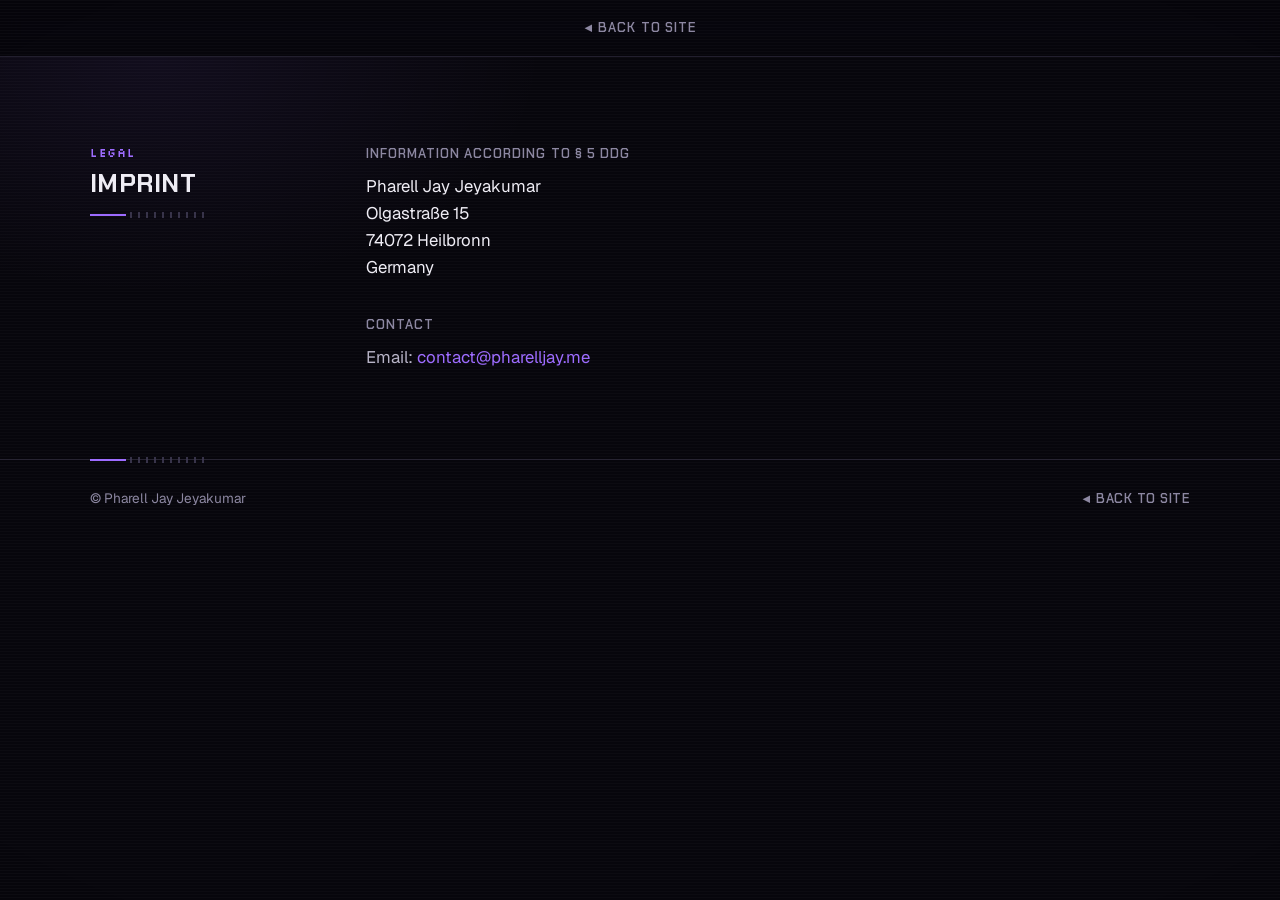
==== imprint.html @ 7f7dc797 "Added an imprint" ====
<!doctype html>
<html lang="en">
<head>
  <meta charset="utf-8">
  <meta name="viewport" content="width=device-width, initial-scale=1">
  <title>Imprint · Pharell Jay Jeyakumar</title>
  <meta name="description" content="Imprint (Impressum) of pharelljay.me.">
  <!-- Keeps this page (and the postal address on it) out of search results; it stays linked from every page -->
  <meta name="robots" content="noindex">
  <link rel="preconnect" href="https://fonts.googleapis.com">
  <link rel="preconnect" href="https://fonts.gstatic.com" crossorigin>
  <link href="https://fonts.googleapis.com/css2?family=Chakra+Petch:wght@500;600;700&family=Geist:wght@400;500;600&family=Geist+Mono:wght@400&family=Silkscreen&display=swap" rel="stylesheet">
  <link rel="stylesheet" href="styles.css?v=28">
</head>
<body>
  <header class="topbar">
    <div class="topbar-inner">
      <nav aria-label="Site">
        <a href="./"><span aria-hidden="true">◀</span> Back to site</a>
      </nav>
    </div>
  </header>

  <main>
    <section class="section">
      <div class="wrap section-inner">
        <div class="section-head"><p class="lvl">Legal</p><h1 class="section-title">Imprint</h1></div>
        <div class="legal">
          <h2>Information according to § 5 DDG</h2>
          <address>
            Pharell Jay Jeyakumar<br>
            Olgastraße 15<br>
            74072 Heilbronn<br>
            Germany
          </address>

          <h2>Contact</h2>
          <p>Email: <a href="mailto:contact@pharelljay.me">contact@pharelljay.me</a></p>
        </div>
      </div>
    </section>
  </main>

  <footer class="footer">
    <div class="wrap footer-inner">
      <p>© Pharell Jay Jeyakumar</p>
      <div class="footer-links">
        <a href="./"><span aria-hidden="true">◀</span> Back to site</a>
      </div>
    </div>
  </footer>
</body>
</html>
---- styles.css ----
/* =========================================================
   Game-HUD theme: angular display type, corner brackets,
   scanlines and pixel labels on top of a dark purple base.
   ========================================================= */
:root {
  --bg: #07060c;
  --surface: #100e18;
  --surface-hover: #161321;
  --line: #221f2e;
  --line-strong: #363248;
  --text: #efedf5;
  --text-2: #b8b4c7;
  --muted: #8c87a1;
  --accent: #9d6bff;          /* purple HUD color */
  --accent-rgb: 157 107 255;  /* same color, for transparent variants */
  --accent-hover: #b48cff;
  --accent-ink: #160b2e;
  --xp: #34d399;              /* green: progress / online */
  --xp-rgb: 52 211 153;
  --danger: #f43f5e;          /* red: discontinued / offline */
  --radius: 3px;
  --cut: 10px;                /* size of chamfered corners */
  --font: "Geist", -apple-system, BlinkMacSystemFont, "Segoe UI", Roboto, sans-serif;
  --display: "Chakra Petch", var(--font);
  --pixel: "Silkscreen", var(--display);
  --mono: "Geist Mono", ui-monospace, SFMono-Regular, Menlo, monospace;
  color-scheme: dark;
}

*, *::before, *::after { box-sizing: border-box; }
html { scroll-behavior: smooth; scroll-padding-top: 60px; }

body {
  margin: 0;
  background: var(--bg);
  color: var(--text);
  font: 16px/1.6 var(--font);
  -webkit-font-smoothing: antialiased;
}
/* CRT scanlines + vignette over the whole page */
body::after {
  content: ""; position: fixed; inset: 0; z-index: 100; pointer-events: none;
  background:
    repeating-linear-gradient(to bottom, rgb(255 255 255 / 0.025) 0 1px, transparent 1px 3px),
    radial-gradient(ellipse 120% 100% at 50% 50%, transparent 60%, rgb(0 0 0 / 0.45));
}
body.no-scroll { overflow: hidden; }

h1, h2, h3, p, dl, dd, ul { margin: 0; padding: 0; }
ul { list-style: none; }
a { color: inherit; text-decoration: none; }
::selection { background: rgb(var(--accent-rgb) / 0.4); color: var(--text); }
:focus-visible { outline: 2px solid var(--accent); outline-offset: 2px; border-radius: 2px; }

.wrap { max-width: 1180px; margin: 0 auto; padding: 0 40px; }

/* small pixel-font labels: "LVL 01 · QUESTS", "QUEST 02", ... */
.lvl, .quest-label {
  font: .75rem/1.4 var(--pixel); text-transform: uppercase; letter-spacing: .06em;
  color: var(--accent);
}

/* ---------- HUD frame: corner brackets around cards ---------- */
.card, .hud { position: relative; }
.card::before, .hud::before {
  --b: rgb(var(--accent-rgb) / 0.55); --l: 14px; --t: 2px;
  content: ""; position: absolute; inset: -1px; pointer-events: none; z-index: 1;
  background:
    linear-gradient(var(--b), var(--b)) top left / var(--l) var(--t),
    linear-gradient(var(--b), var(--b)) top left / var(--t) var(--l),
    linear-gradient(var(--b), var(--b)) top right / var(--l) var(--t),
    linear-gradient(var(--b), var(--b)) top right / var(--t) var(--l),
    linear-gradient(var(--b), var(--b)) bottom left / var(--l) var(--t),
    linear-gradient(var(--b), var(--b)) bottom left / var(--t) var(--l),
    linear-gradient(var(--b), var(--b)) bottom right / var(--l) var(--t),
    linear-gradient(var(--b), var(--b)) bottom right / var(--t) var(--l);
  background-repeat: no-repeat;
  transition: inset .2s ease, filter .2s;
}
.card:hover::before, .hud:hover::before {
  --b: var(--accent);
  inset: -5px;
  filter: drop-shadow(0 0 6px rgb(var(--accent-rgb) / 0.7));
}

/* ---------- top bar ---------- */
.topbar {
  position: sticky; top: 0; z-index: 10;
  background: rgb(7 6 12 / 0.78);
  backdrop-filter: saturate(140%) blur(12px);
  border-bottom: 1px solid var(--line);
}
/* Three columns: status badge (left), navigation (centered), social buttons (right) */
.topbar-inner {
  display: grid; grid-template-columns: 1fr auto 1fr; align-items: center; gap: 24px;
  height: 56px; max-width: 1480px; margin: 0 auto; padding: 0 28px;
}
.status-top { grid-column: 1; justify-self: start; }
.topbar nav { grid-column: 2; }
.topbar-socials { grid-column: 3; justify-self: end; display: flex; gap: 6px; }
.chip-sm { height: 32px; }
.chip-sm.chip-icon { width: 32px; }
.topbar nav {
  display: flex; gap: 2px; overflow-x: auto; scrollbar-width: none;
  font: 600 .8rem/1 var(--display); text-transform: uppercase; letter-spacing: .08em;
}
.topbar nav::-webkit-scrollbar { display: none; }
.topbar nav a {
  position: relative; padding: 8px 12px;
  color: var(--muted); white-space: nowrap;
  transition: color .15s;
}
/* active link: [ PROJECTS ] */
.topbar nav a::before, .topbar nav a::after {
  position: absolute; top: 50%; transform: translateY(-52%);
  color: var(--accent); opacity: 0; transition: opacity .15s, left .15s, right .15s;
}
.topbar nav a::before { content: "["; left: 0; }
.topbar nav a::after { content: "]"; right: 0; }
.topbar nav a:hover { color: var(--text); }
.topbar nav a.active { color: var(--text); }
.topbar nav a.active::before, .topbar nav a.active::after { opacity: 1; }
.topbar nav a.active::before { left: 2px; }
.topbar nav a.active::after { right: 2px; }

/* scroll progress */
.xp-bar { position: absolute; left: 0; right: 0; bottom: -1px; height: 2px; }
.xp-bar span {
  display: block; height: 100%;
  background: linear-gradient(to right, var(--accent), var(--xp));
  box-shadow: 0 0 8px rgb(var(--accent-rgb) / 0.8);
  transform: scaleX(0); transform-origin: left;
}

/* "open to ..." badge in the top bar */
.status-badge {
  display: inline-flex; align-items: center; gap: 9px;
  height: 32px; padding: 0 14px;
  border: 1px solid rgb(var(--xp-rgb) / 0.35);
  border-radius: var(--radius);
  background: rgb(var(--xp-rgb) / 0.06);
  font: 500 .8rem/1 var(--display); color: var(--text-2); white-space: nowrap;
  transition: color .15s, background-color .15s;
}
.status-badge:hover { color: var(--text); background: rgb(var(--xp-rgb) / 0.12); }
.dot {
  width: 8px; height: 8px; flex-shrink: 0; border-radius: 50%;
  background: var(--xp); box-shadow: 0 0 0 0 rgb(var(--xp-rgb) / 0.6);
  animation: pulse 2.4s ease-out infinite;
}
@keyframes pulse {
  0% { box-shadow: 0 0 0 0 rgb(var(--xp-rgb) / 0.6); }
  70%, 100% { box-shadow: 0 0 0 8px rgb(var(--xp-rgb) / 0); }
}

/* ---------- hero ---------- */
.hero {
  position: relative;
  border-bottom: 1px solid var(--line);
  overflow: hidden;
}
.hero::before, .hero::after { content: ""; position: absolute; pointer-events: none; }
/* perspective floor grid */
.hero::before {
  left: -50%; right: -50%; bottom: -2px; height: 70%;
  background-image:
    linear-gradient(to right, rgb(var(--accent-rgb) / 0.22) 1px, transparent 1px),
    linear-gradient(to bottom, rgb(var(--accent-rgb) / 0.22) 1px, transparent 1px);
  background-size: 64px 64px;
  transform: perspective(420px) rotateX(62deg);
  transform-origin: bottom;
  mask-image: linear-gradient(to top, #000 10%, transparent 85%);
}
.hero::after {
  inset: 0;
  background:
    radial-gradient(700px 360px at 12% 0%, rgb(var(--accent-rgb) / 0.20), transparent 70%),
    radial-gradient(600px 360px at 92% 30%, rgb(124 58 237 / 0.14), transparent 70%);
}
.hero-inner {
  position: relative; z-index: 1;
  display: grid; grid-template-columns: 1fr auto; gap: 64px; align-items: center;
  padding-top: 104px; padding-bottom: 128px;
}
.hero h1 {
  margin-top: 14px;
  font: 700 clamp(2.4rem, 5.6vw, 4.4rem)/1 var(--display);
  text-transform: uppercase; letter-spacing: -0.01em;
  text-shadow: 0 0 32px rgb(var(--accent-rgb) / 0.35);
}
/* blinking block cursor after the name */
.hero h1::after {
  content: ""; display: inline-block;
  width: .45em; height: .82em; margin-left: .12em; vertical-align: -0.04em;
  background: var(--accent); box-shadow: 0 0 14px rgb(var(--accent-rgb) / 0.8);
  animation: blink 1.1s steps(1) infinite;
}
@keyframes blink { 50% { opacity: 0; } }
.tagline { margin-top: 20px; font: 500 clamp(1.1rem, 2vw, 1.35rem)/1.4 var(--display); color: var(--text-2); }
.intro { margin-top: 22px; max-width: 540px; color: var(--muted); }

/* stat strip: REGION … │ LANG … */
.stats {
  display: flex; flex-wrap: wrap; gap: 8px 0; margin-top: 22px;
  border-top: 1px solid var(--line); border-bottom: 1px solid var(--line);
  padding: 10px 0;
}
.stats > div { display: flex; align-items: baseline; gap: 10px; }
.stats > div + div { padding-left: 18px; margin-left: 18px; border-left: 1px solid var(--line); }
.stats dt { font: .7rem/1 var(--pixel); text-transform: uppercase; color: var(--accent); }
.stats dd { font: .85rem/1.4 var(--mono); color: var(--text-2); }
.stats .stat-status { display: none; }
.stats .stat-status dd { color: var(--xp); }

.cta-row { display: flex; flex-wrap: wrap; align-items: center; gap: 14px; margin-top: 34px; }
.cta-row .chips { margin-top: 0; }
.btn-start { height: 40px; padding: 0 20px; font-size: .95rem; }

/* photo next to the name */
.hero-photo {
  margin: 0; width: 260px; padding: 8px;
  background: rgb(16 14 24 / 0.85);
  border: 1px solid var(--line);
}
.hero-photo::after {
  content: "P1"; position: absolute; top: 16px; left: 16px; z-index: 1;
  padding: 3px 6px; background: var(--accent); color: var(--accent-ink);
  font: .7rem/1 var(--pixel);
}
.hero-photo img { display: block; width: 100%; aspect-ratio: 4 / 5; }
.hero-photo img { object-fit: cover; object-position: center 35%; filter: saturate(.9) contrast(1.05); transition: filter .2s; }
.hero-photo:hover img { filter: none; }

/* "Achievement unlocked" toast */
.achievement {
  display: flex; align-items: center; gap: 14px;
  margin-top: 34px; max-width: 420px; padding: 12px 14px 12px 12px;
  background: rgb(16 14 24 / 0.95);
  border: 1px solid rgb(var(--xp-rgb) / 0.45);
  border-left: 3px solid var(--xp); border-radius: var(--radius);
  box-shadow: 0 10px 30px -10px rgb(var(--xp-rgb) / 0.45);
  opacity: 0; transform: translateY(16px);
  transition: opacity .35s ease, transform .35s cubic-bezier(.2, .9, .3, 1.3);
}
.achievement.show { opacity: 1; transform: none; }
.achievement-icon {
  display: grid; place-items: center; flex-shrink: 0;
  width: 40px; height: 40px;
  background: rgb(var(--xp-rgb) / 0.14); color: var(--xp);
}
.achievement-icon svg { width: 22px; height: 22px; }
.achievement-label { font: .7rem/1.4 var(--pixel); text-transform: uppercase; color: var(--xp); }
.achievement p + p { font-size: .9rem; line-height: 1.35; color: var(--text); }

/* ---------- chips & buttons ---------- */
.chips { display: flex; flex-wrap: wrap; gap: 8px; margin-top: 32px; }
.chip, .btn {
  display: inline-flex; align-items: center; gap: 7px;
  height: 36px; padding: 0 14px;
  border: 1px solid var(--line-strong); border-radius: var(--radius);
  background: var(--surface);
  color: var(--text); font: 600 .85rem/1 var(--display); letter-spacing: .02em;
  cursor: pointer;
  transition: border-color .15s, background-color .15s, color .15s, box-shadow .15s;
}
.chip:hover, .btn:hover {
  border-color: rgb(var(--accent-rgb) / 0.7); background: var(--surface-hover);
  box-shadow: 0 0 0 1px rgb(var(--accent-rgb) / 0.25), 0 0 16px -4px rgb(var(--accent-rgb) / 0.6);
}
.chip .icon { display: flex; color: var(--text-2); transition: color .15s; }
.chip:hover .icon { color: var(--text); }
.chip-icon { width: 36px; padding: 0; justify-content: center; }
.btn { text-transform: uppercase; letter-spacing: .06em; }
/* primary: filled and chamfered */
.btn-primary {
  border: 0; border-radius: 0;
  background: var(--accent); color: var(--accent-ink);
  clip-path: polygon(var(--cut) 0, 100% 0, 100% calc(100% - var(--cut)), calc(100% - var(--cut)) 100%, 0 100%, 0 var(--cut));
  text-transform: uppercase; letter-spacing: .06em;
}
.btn-primary:hover { background: var(--accent-hover); box-shadow: none; }

/* ---------- sections ---------- */
.section { position: relative; border-bottom: 1px solid var(--line); }
/* faint purple glow behind each section title (a weaker echo of the hero's glow) */
.section::before {
  content: ""; position: absolute; inset: 0; pointer-events: none;
  background: radial-gradient(560px 340px at 12% 0%, rgb(var(--accent-rgb) / 0.07), transparent 70%);
}
.section-inner { position: relative; z-index: 1; }
/* HUD divider: accent segment + tick marks on the line between sections, aligned with the content */
.section-inner::after {
  content: ""; position: absolute; left: 40px; bottom: -4px; width: 120px; height: 6px; pointer-events: none;
  background:
    linear-gradient(var(--accent), var(--accent)) left center / 36px 2px no-repeat,
    repeating-linear-gradient(to right, var(--line-strong) 0 2px, transparent 2px 8px) right center / 80px 6px no-repeat;
}
.section-inner {
  display: grid; grid-template-columns: 220px 1fr; gap: 56px;
  padding-top: 88px; padding-bottom: 88px;
}
.section-head { position: sticky; top: 92px; align-self: start; }
.section h2, .section-title {
  margin-top: 8px;
  font: 700 1.6rem/1.1 var(--display); text-transform: uppercase; letter-spacing: .01em;
}
/* tick-mark divider under the heading */
.section h2::after, .section-title::after {
  content: ""; display: block; width: 120px; height: 6px; margin-top: 14px;
  background:
    linear-gradient(var(--accent), var(--accent)) left center / 36px 2px no-repeat,
    repeating-linear-gradient(to right, var(--line-strong) 0 2px, transparent 2px 8px) right center / 80px 6px no-repeat;
}
.section-meta { margin-top: 12px; font: .8rem/1.5 var(--mono); color: var(--muted); }
.empty { color: var(--muted); }

/* heading "scan-in" when it enters the view (only when script.js enables it) */
.js-reveal .section-head { clip-path: inset(0 100% 0 0); }
.js-reveal .section-head.in { animation: scan-in .7s steps(14) forwards; }
.js-reveal .section-head.done { clip-path: none; }
@keyframes scan-in {
  0% { clip-path: inset(0 100% 0 0); }
  100% { clip-path: inset(0 -20px 0 0); }
}

.card {
  background: var(--surface);
  border: 1px solid var(--line);
  border-radius: var(--radius);
}

/* open sections (no card): a hairline with a short accent segment under a header (rule-head)
   or above a block (rule-top) */
.rule-head { position: relative; padding-bottom: 12px; border-bottom: 1px solid var(--line); }
.rule-top { position: relative; padding-top: 28px; border-top: 1px solid var(--line); }
.rule-head::after, .rule-top::before {
  content: ""; position: absolute; left: 0; width: 28px; height: 1px; background: var(--accent);
}
.rule-head::after { bottom: -1px; }
.rule-top::before { top: -1px; }

/* ---------- projects (quests) ---------- */
/* Open rows like the other sections: label + tech over a hairline, then title, text and buttons */
.project-grid { display: grid; gap: 56px; }
.project { position: relative; display: flex; flex-direction: column; }
.project-head { display: flex; flex-wrap: wrap; justify-content: space-between; align-items: center; gap: 8px 24px; margin-bottom: 18px; }
.project-label { display: flex; flex-wrap: wrap; align-items: center; gap: 12px; }
/* tech sits above the card-wide title link so the logos keep their hover */
.project-tech { position: relative; z-index: 2; display: flex; flex-wrap: wrap; gap: 4px 18px; }
.project-tech .stack-item { padding: 0; font-size: .85rem; }
.project h3 { font: 700 1.5rem/1.2 var(--display); text-transform: uppercase; letter-spacing: .01em; transition: color .15s; }
.project:hover h3 { color: var(--accent); }
/* The title link covers the whole row */
.project h3 a::after { content: ""; position: absolute; inset: 0; }
.project > p, .featured-main > p { margin-top: 12px; max-width: 720px; color: var(--text-2); font-size: .95rem; }

/* "Other projects": compact list without cards, one row per project */
.other-head { display: flex; align-items: baseline; gap: 14px; padding-bottom: 12px; }
.other-head h3 { font: 700 1rem/1.2 var(--display); text-transform: uppercase; letter-spacing: .06em; color: var(--text-2); }
.side-quests { border-top: 1px solid var(--line); }
.side-quest {
  position: relative;
  display: grid; grid-template-columns: 200px 1fr; gap: 6px 28px;
  padding: 18px 16px; border-bottom: 1px solid var(--line);
  transition: background-color .2s;
}
/* accent bar on the left edge while hovered */
.side-quest::before {
  content: ""; position: absolute; left: 0; top: -1px; bottom: -1px; width: 2px;
  background: var(--accent); transform: scaleY(0); transition: transform .2s;
}
.side-quest:hover { background: rgb(var(--accent-rgb) / 0.05); }
.side-quest:hover::before { transform: scaleY(1); }
.side-quest h3 { font: 700 1rem/1.4 var(--display); text-transform: uppercase; letter-spacing: .02em; transition: color .15s; }
.side-quest h3::after { content: "↗"; display: inline-block; margin-left: 8px; color: var(--muted); transition: color .15s, transform .15s; }
.side-quest h3 a::after { content: ""; position: absolute; inset: 0; } /* whole row is the link */
.side-quest:hover h3 { color: var(--accent); }
.side-quest:hover h3::after { color: var(--accent); transform: translate(2px, -2px); }
.side-quest p { color: var(--text-2); font-size: .9rem; }
.side-quest .tech-line { margin-top: 8px; }
.tech-line { font: .75rem/1.5 var(--mono); color: var(--muted); }

/* featured project ("main quest"): bigger row with a soft purple glow instead of a frame;
   the negative margin keeps its text aligned with the other rows while the glow spills past them */
.projects-body { display: flex; flex-direction: column; gap: 56px; min-width: 0; }
.project.featured {
  display: grid; grid-template-columns: 1fr auto; gap: 40px; align-items: center;
  margin: 0 -28px; padding: 28px;
  background: radial-gradient(closest-side, rgb(var(--accent-rgb) / 0.16), transparent); /* fades out before the edges */
}
.featured-main { display: flex; flex-direction: column; }
.project.featured h3 { font-size: 1.9rem; }
.featured-side { display: flex; flex-direction: column; align-items: flex-end; gap: 10px; text-align: right; }
.featured-value { font: 700 3rem/1 var(--display); color: var(--xp); text-shadow: 0 0 24px rgb(var(--xp-rgb) / 0.45); }
.featured-label { font: .7rem/1.5 var(--pixel); text-transform: uppercase; color: var(--muted); }
.featured-status {
  display: inline-flex; align-items: center; gap: 8px; padding: 5px 10px;
  font: .68rem/1.2 var(--pixel); text-transform: uppercase;
  color: var(--xp); background: rgb(var(--xp-rgb) / 0.12);
}
/* archived: neutral grey (not alarming red), and the dot stops pulsing */
.featured-status.off { color: var(--text-2); background: rgb(255 255 255 / 0.06); }
.featured-status.off .dot { background: var(--muted); animation: none; }
/* Buttons sit above the card-wide title link so they stay clickable on their own */
.project-actions { position: relative; z-index: 2; display: flex; flex-wrap: wrap; gap: 8px; margin-top: 22px; }

/* GitHub activity ("activity log") under the projects: stat row + contribution graph */
.gh-head { display: flex; flex-wrap: wrap; justify-content: space-between; align-items: baseline; gap: 8px 16px; }
.gh-link { font: .8rem/1.4 var(--mono); color: var(--muted); transition: color .15s; }
.gh-link:hover { color: var(--accent); }
.gh-stats { display: grid; grid-template-columns: repeat(4, 1fr); gap: 16px 24px; margin-top: 22px; }
.gh-stat dt { font: .66rem/1.4 var(--pixel); text-transform: uppercase; color: var(--muted); }
.gh-stat dd { margin-top: 6px; font: 700 1.6rem/1 var(--display); color: var(--text); }
.gh-stat-main dd { color: var(--xp); text-shadow: 0 0 18px rgb(var(--xp-rgb) / 0.45); }
.gh-graph {
  margin-top: 22px; overflow-x: auto;
  scrollbar-width: thin; scrollbar-color: var(--accent) var(--line);
}
.gh-graph:empty { min-height: 110px; background: repeating-linear-gradient(90deg, var(--line) 0 11px, transparent 11px 14px); opacity: .35; }
.gh-graph svg { display: block; width: 100%; min-width: 640px; height: auto; }
.gh-month { font: 9px var(--pixel); text-transform: uppercase; fill: var(--muted); }
/* intensity levels: empty slot → full purple */
.gh-day { fill: var(--line); transition: stroke .1s; }
.gh-card .lv1 { fill: rgb(var(--accent-rgb) / 0.3); background: rgb(var(--accent-rgb) / 0.3); }
.gh-card .lv2 { fill: rgb(var(--accent-rgb) / 0.55); background: rgb(var(--accent-rgb) / 0.55); }
.gh-card .lv3 { fill: rgb(var(--accent-rgb) / 0.8); background: rgb(var(--accent-rgb) / 0.8); }
.gh-card .lv4 { fill: var(--accent-hover); background: var(--accent-hover); }
.gh-day:hover { stroke: var(--text); stroke-width: 1.5; }
.gh-foot { display: flex; flex-wrap: wrap; justify-content: space-between; align-items: center; gap: 10px 20px; margin-top: 14px; }
.gh-readout { font: .8rem/1.5 var(--mono); color: var(--text-2); }
.gh-readout::before { content: "> "; color: var(--accent); }
.gh-legend { display: flex; align-items: center; gap: 4px; font: .62rem/1 var(--pixel); text-transform: uppercase; color: var(--muted); }
.gh-legend span { width: 11px; height: 11px; background: var(--line); }

/* ---------- papers (lore) ---------- */
.stack-list { display: grid; gap: 16px; }
.paper.clickable { cursor: pointer; }
.paper.clickable:hover h3 { color: var(--accent); }
.paper-top { display: flex; justify-content: space-between; align-items: baseline; gap: 8px 24px; flex-wrap: wrap; }
.paper-meta { font: .8rem/1.5 var(--mono); color: var(--muted); }
.paper h3 { margin-top: 18px; font: 700 1.5rem/1.25 var(--display); transition: color .15s; }
/* score: pixel label next to the value, no box */
.grade { display: flex; align-items: baseline; gap: 10px; }
.grade-label { font: .68rem/1.4 var(--pixel); text-transform: uppercase; color: var(--muted); }
.grade-value { font: 700 1.15rem/1.2 var(--display); color: var(--accent); white-space: nowrap; text-shadow: 0 0 18px rgb(var(--accent-rgb) / 0.45); }
.abstract { margin-top: 18px; color: var(--text-2); max-width: 720px; }
.paper-actions { display: flex; flex-wrap: wrap; gap: 8px; margin-top: 26px; }

/* ---------- about (player bio) ---------- */
.about-text > p { max-width: 720px; color: var(--text-2); font-size: 1.15rem; line-height: 1.7; }
.about-text > p + p { margin-top: 1em; }
.about-text .about-lead {
  color: var(--text); font: 700 clamp(1.5rem, 2.6vw, 2rem)/1.25 var(--display);
}
.about-lead .hl {
  color: var(--accent);
  background: repeating-linear-gradient(to right, var(--accent) 0 6px, transparent 6px 10px) left bottom / 100% 3px no-repeat;
  padding-bottom: 4px;
}

.about-cards { display: grid; grid-template-columns: repeat(3, 1fr); gap: 44px 36px; margin-top: 48px; }
/* open columns like the Stack: icon + title over a hairline, text below */
.about-head { display: flex; align-items: center; gap: 14px; margin-bottom: 14px; }
.about-card h3 { font: 700 1rem/1.3 var(--display); text-transform: uppercase; letter-spacing: .04em; transition: color .15s; }
.about-card:hover h3 { color: var(--accent); }
.about-card > p { color: var(--text-2); font-size: .95rem; line-height: 1.6; }
/* diamond icon socket */
.about-icon {
  display: grid; place-items: center; flex-shrink: 0;
  width: 30px; height: 30px; margin: 6px;
  transform: rotate(45deg);
  border: 1px solid rgb(var(--accent-rgb) / 0.55);
  background: rgb(var(--accent-rgb) / 0.12); color: var(--accent);
}
.about-icon svg { width: 15px; height: 15px; transform: rotate(-45deg); }
/* wide "side quest" item spans the row */
.about-card.wide { grid-column: 1 / -1; }
.about-card.wide h3 { margin-top: 4px; font-size: 1.2rem; }
.about-card.wide > p { max-width: 680px; }
.about-link {
  display: inline-block; margin-top: 14px;
  font: 600 .9rem/1.4 var(--display); text-transform: uppercase; letter-spacing: .04em; color: var(--accent);
  transition: color .15s;
}
.about-link:hover { color: var(--accent-hover); }

/* ---------- stack (loadout) ---------- */
/* open columns instead of a panel: group label with an underline, then a plain logo + name list */
.loadout { display: grid; grid-template-columns: repeat(auto-fill, minmax(220px, 1fr)); gap: 44px 40px; }
.stack-label { display: flex; align-items: center; gap: 10px; margin-bottom: 10px; } /* + .rule-head underline */
.stack-group-icon { display: grid; place-items: center; color: var(--accent); }
.stack-group-icon svg { width: 16px; height: 16px; }
.stack-label h3 { font: 700 .85rem/1.2 var(--display); text-transform: uppercase; letter-spacing: .08em; }
.stack-count { margin-left: auto; font: .68rem/1 var(--pixel); color: var(--muted); }
.stack-item {
  display: flex; align-items: center; gap: 12px; padding: 6px 0;
  color: var(--text-2); font-size: .95rem; line-height: 1.3;
  transition: color .2s, transform .2s;
}
.stack-logo { flex: none; display: flex; justify-content: center; align-items: center; gap: 2px; width: 22px; font-size: 1.1rem; line-height: 1; color: var(--muted); }
.stack-logo i, .stack-logo .logo, .stack-logo svg { transition: color .2s; }
.stack-logo i:not(:only-of-type) { font-size: .8rem; } /* two logos in one slot (HTML & CSS) */
.stack-logo svg { width: 17px; height: 17px; }
.stack-logo.none::before { content: ""; width: 5px; height: 5px; background: var(--line-strong); }
/* hovered: slides right a little and the logo lights up in its brand color */
.stack-item:hover { color: var(--text); transform: translateX(4px); }
.stack-item:hover .stack-logo { color: var(--accent); }
.stack-item:hover .stack-logo i, .stack-item:hover .stack-logo .logo { color: var(--brand); }

/* ---------- education (skill tree) ---------- */
/* timeline: diamond nodes on a vertical line, a panel per entry */
#education-list { gap: 40px; }
.edu { position: relative; display: grid; grid-template-columns: 44px 1fr; gap: 20px; }
/* line from this node down to the next one */
.edu:not(:last-child)::before {
  content: ""; position: absolute; left: 21px; top: 44px; bottom: -40px; width: 2px;
  background: repeating-linear-gradient(to bottom, var(--line-strong) 0 6px, transparent 6px 10px);
}
.edu-node {
  position: relative; z-index: 1;
  display: grid; place-items: center;
  width: 32px; height: 32px; margin: 6px;
  transform: rotate(45deg);
  border: 1px solid var(--line-strong); background: var(--surface); color: var(--muted);
}
.edu-node svg { width: 17px; height: 17px; transform: rotate(-45deg); }
.edu.current .edu-node {
  border-color: var(--accent); color: var(--accent);
  background: rgb(var(--accent-rgb) / 0.15);
  box-shadow: 0 0 16px -2px rgb(var(--accent-rgb) / 0.7);
}
.edu-body { padding: 8px 0 0; }
.edu-top { display: flex; flex-wrap: wrap; align-items: center; gap: 10px; margin-bottom: 10px; }
.edu-date { font: .8rem/1.5 var(--mono); color: var(--muted); }
.edu.current .edu-date { color: var(--accent); }
.edu-badge {
  padding: 4px 8px;
  font: .68rem/1.2 var(--pixel); text-transform: uppercase;
  color: var(--accent); background: rgb(var(--accent-rgb) / 0.15);
}
.edu-badge.done { color: var(--xp); background: rgb(var(--xp-rgb) / 0.12); }
.edu h3 { font: 700 1.3rem/1.2 var(--display); text-transform: uppercase; letter-spacing: .01em; transition: color .15s; }
.edu:hover h3 { color: var(--accent); }
.edu-place { margin-top: 4px; color: var(--text-2); font-size: .95rem; }
.edu-text { margin-top: 12px; color: var(--muted); font-size: .95rem; max-width: 640px; }
.edu-body .tech-line { margin-top: 14px; }
/* short animated "in progress" bar under the place */
.edu-progress {
  width: 120px; height: 3px; margin-top: 12px;
  background: repeating-linear-gradient(-45deg, var(--accent) 0 8px, rgb(var(--accent-rgb) / 0.25) 8px 16px);
  background-size: 22.6px 100%;
  animation: stripes 1s linear infinite;
}
@keyframes stripes { to { background-position: 22.6px 0; } }

/* ---------- contact (multiplayer) ---------- */
/* "final level": status, headline and links, open like the other sections */

.contact-status { margin-top: 14px; }
.contact-text { margin-top: 18px; font: 700 clamp(1.6rem, 3vw, 2.3rem)/1.2 var(--display); max-width: 640px; }
.contact .chips { margin-top: 32px; }
/* the email address is the main call to action */
.contact .chip[data-profile="email"] {
  height: 44px; padding: 0 20px; border: 0; border-radius: 0;
  background: var(--accent); color: var(--accent-ink);
  clip-path: polygon(var(--cut) 0, 100% 0, 100% calc(100% - var(--cut)), calc(100% - var(--cut)) 100%, 0 100%, 0 var(--cut));
}
.contact .chip[data-profile="email"] .icon { color: var(--accent-ink); }
.contact .chip[data-profile="email"]:hover { background: var(--accent-hover); box-shadow: none; }
.contact .chip:not([data-profile="email"]) { height: 44px; }
.contact .chip-icon { width: 44px; }

/* ---------- footer ---------- */
.footer { color: var(--muted); font-size: .85rem; }
.footer-inner { display: flex; justify-content: space-between; align-items: center; gap: 16px; padding-top: 28px; padding-bottom: 40px; }
.footer .saved { margin-right: 10px; font: .7rem/1 var(--pixel); text-transform: uppercase; color: var(--xp); }
.footer a { font: 600 .8rem/1 var(--display); text-transform: uppercase; letter-spacing: .06em; transition: color .15s; }
.footer a:hover { color: var(--accent); }
.footer-hud { display: flex; align-items: center; gap: 18px; }
.footer-links { display: flex; gap: 20px; }

/* ---------- imprint page ---------- */
.section-title { margin: 8px 0 0; }
.legal { max-width: 720px; color: var(--text-2); font-size: 1.05rem; }
.section .legal h2 {
  margin: 36px 0 10px;
  font: 600 .8rem/1.4 var(--display); text-transform: uppercase; letter-spacing: .08em; color: var(--muted);
}
.section .legal h2:first-child { margin-top: 0; }
.section .legal h2::after { display: none; }
.legal address { font-style: normal; color: var(--text); }
.legal a { color: var(--accent); }
.legal a:hover { color: var(--accent-hover); }
.level-hint { font: .68rem/1 var(--pixel); text-transform: uppercase; color: var(--muted); }
/* achievements list: opens upwards from the footer */
.trophies { position: relative; }
.trophies summary {
  list-style: none; cursor: pointer;
  padding: 8px 10px; border: 1px solid var(--line-strong); background: var(--bg);
  font: .68rem/1 var(--pixel); text-transform: uppercase; color: var(--accent);
  transition: border-color .15s, color .15s;
}
.trophies summary::-webkit-details-marker { display: none; }
.trophies summary::before { content: "★ "; }
.trophies summary:hover, .trophies[open] summary { border-color: rgb(var(--accent-rgb) / 0.7); color: var(--text); }
.trophies ul {
  position: absolute; right: 0; bottom: calc(100% + 8px); z-index: 6;
  display: grid; gap: 9px; min-width: 230px; padding: 14px 16px;
  background: #0d0b14; border: 1px solid var(--line-strong); border-top: 2px solid var(--accent);
  box-shadow: 0 10px 30px -10px rgb(0 0 0 / 0.8);
}
/* invisible bridge over the gap, so moving the mouse up to the list keeps it open */
.trophies ul::after { content: ""; position: absolute; left: 0; right: 0; top: 100%; height: 10px; }
.trophies li { display: flex; align-items: center; gap: 10px; font: 600 .8rem/1.2 var(--display); text-transform: uppercase; letter-spacing: .04em; color: var(--muted); }
.trophies li.got { color: var(--text); }
.trophy-mark { width: 14px; text-align: center; font-family: var(--pixel); color: var(--line-strong); }
.trophies li.got .trophy-mark { color: var(--xp); }

/* unlocked achievements pop up in the bottom right (same look as the hero toast) */
.achievement.toast { position: fixed; right: 24px; bottom: 24px; z-index: 30; margin: 0; max-width: 380px; }

/* no JavaScript: short notice instead of the empty page */
.noscript { padding-top: 80px; padding-bottom: 80px; color: var(--text-2); }
.noscript p + p { margin-top: 12px; max-width: 560px; }
.noscript a { color: var(--accent); }

/* ---------- PDF dialog ---------- */
.pdf-dialog {
  width: min(1000px, 94vw); height: 92vh; max-width: none; max-height: none;
  padding: 0; border: 1px solid var(--line-strong); border-radius: var(--radius);
  background: var(--surface); color: var(--text); overflow: hidden;
}
.pdf-dialog[open] { display: flex; flex-direction: column; }
.pdf-dialog::backdrop { background: rgb(0 0 0 / 0.7); backdrop-filter: blur(4px); }
.pdf-header {
  display: flex; justify-content: space-between; align-items: center; gap: 16px;
  padding: 10px 12px 10px 18px; border-bottom: 1px solid var(--line);
}
.pdf-header p { font: 600 .95rem/1.3 var(--display); overflow: hidden; text-overflow: ellipsis; white-space: nowrap; }
.pdf-actions { display: flex; gap: 8px; flex-shrink: 0; }
.pdf-dialog iframe { flex: 1; width: 100%; border: 0; background: var(--bg); }

/* ---------- cube companion ---------- */
/* invisible spots that reserve room: right of the name in the hero, under each section title */
.voxel-slot { position: relative; z-index: 5; width: 100%; max-width: 220px; aspect-ratio: 20 / 14; margin-top: 28px; }
.hero .voxel-slot { width: 260px; max-width: none; margin-top: 0; }
/* the figure itself: moved into the current slot by script.js (scaled to the slot's width) */
.voxel {
  position: absolute; top: 0; left: 0;
  transform-origin: 0 0;
  opacity: 0; transition: opacity .2s;
}
.voxel.ready { opacity: 1; }
/* switching sections: breaks apart while fading out, then snaps together as the next shape while fading in */
.voxel.ready { transition-duration: .45s; }
.voxel.fading { opacity: 0; transition: opacity .25s ease-out; }
.vox {
  position: absolute; top: 0; left: 0;
  width: 11px; height: 11px;
  background: var(--c, var(--accent));
  box-shadow: inset 2px 2px 0 rgb(255 255 255 / 0.28), inset -2px -2px 0 rgb(0 0 0 / 0.35);
  transform:
    translate(var(--x, 0px), var(--y, 0px))
    translate(var(--jx, 0px), var(--jy, 0px))
    rotate(var(--jr, 0deg)) scale(var(--s, 1)) scale(var(--js, 1));
  transition: transform .6s cubic-bezier(.2, .9, .3, 1.2) var(--d, 0ms);
}
/* hover: every cube shifts a bit (away from the middle) and settles back on mouse leave */
.voxel.shift .vox { --jx: var(--rx); --jy: var(--ry); --jr: var(--rr); transition-duration: .35s; transition-delay: 0s; }
.voxel.scatter .vox {
  --jx: var(--ex); --jy: var(--ey); --jr: var(--er); --js: .35;
  transition: transform .3s cubic-bezier(.5, 0, .9, .6);
}
.voxel.instant .vox { transition: none; }
/* Konami code easter egg: colors cycle through the rainbow */
.voxel.rainbow { animation: rainbow 1.2s linear infinite; }
@keyframes rainbow { to { filter: hue-rotate(360deg); } }

/* ---------- medium screens ---------- */
/* Below this width the social buttons would push the navigation off-center */
@media (max-width: 1100px) {
  .topbar-inner { display: flex; justify-content: space-between; }
  .topbar-socials { display: none; }
}

@media (max-width: 1000px) {
  .hero-inner { grid-template-columns: 1fr; gap: 40px; padding-top: 80px; padding-bottom: 72px; }
  .hero-photo { width: 200px; }
  .hero .voxel-slot { width: 200px; }
  .section-head .voxel-slot { display: none; }
  .status-top { display: none; }
  .stats .stat-status { display: flex; }
  .section-inner { grid-template-columns: 1fr; gap: 28px; padding-top: 72px; padding-bottom: 72px; }
  .section-head { position: static; }
}

/* ---------- small screens ---------- */
@media (max-width: 720px) {
  .wrap { padding: 0 16px; }
  .topbar-inner { gap: 16px; padding: 0 16px; }
  .topbar nav { margin: 0 -8px; mask-image: linear-gradient(to right, #000 85%, transparent); padding-right: 24px; }
  .hero-inner { padding-top: 56px; padding-bottom: 56px; }
  .stats { flex-direction: column; }
  .stats > div + div { border-left: 0; margin-left: 0; padding-left: 0; }
  .section-inner { padding-top: 56px; padding-bottom: 56px; gap: 20px; }
  .project-grid { grid-template-columns: 1fr; }
  .side-quest { grid-template-columns: 1fr; padding: 16px 12px; }
  .gh-stats { grid-template-columns: repeat(2, 1fr); }
  .gh-stat dd { font-size: 1.35rem; }
  .contact-status { height: auto; padding: 8px 12px; white-space: normal; line-height: 1.3; }
  .section-inner::after { left: 16px; }
  .project.featured { grid-template-columns: 1fr; gap: 24px; margin: 0 -16px; padding: 22px 16px; }
  .featured-side { align-items: flex-start; text-align: left; }
  .project-grid, .projects-body { gap: 44px; }
  .loadout { grid-template-columns: repeat(2, minmax(0, 1fr)); gap: 32px 20px; }
  .edu { grid-template-columns: 36px 1fr; gap: 12px; }
  .edu-node { width: 26px; height: 26px; margin: 5px; }
  .edu-node svg { width: 14px; height: 14px; }
  .edu:not(:last-child)::before { left: 17px; top: 36px; }
  .about-text > p { font-size: 1.05rem; }
  .about-cards { grid-template-columns: 1fr; }
  .footer-inner { flex-direction: column; align-items: flex-start; }
  .trophies ul { right: auto; left: 0; }
  .achievement.toast { left: 16px; right: 16px; bottom: 16px; max-width: none; }
}

/* touch screens: no keyboard shortcuts and swiping instead of arrow buttons */
@media (hover: none) {
  .level-hint { display: none; }
}

@media (prefers-reduced-motion: reduce) {
  html { scroll-behavior: auto; }
  * { transition: none !important; animation: none !important; }
  .voxel.shift .vox { --jx: 0px; --jy: 0px; --jr: 0deg; }
}
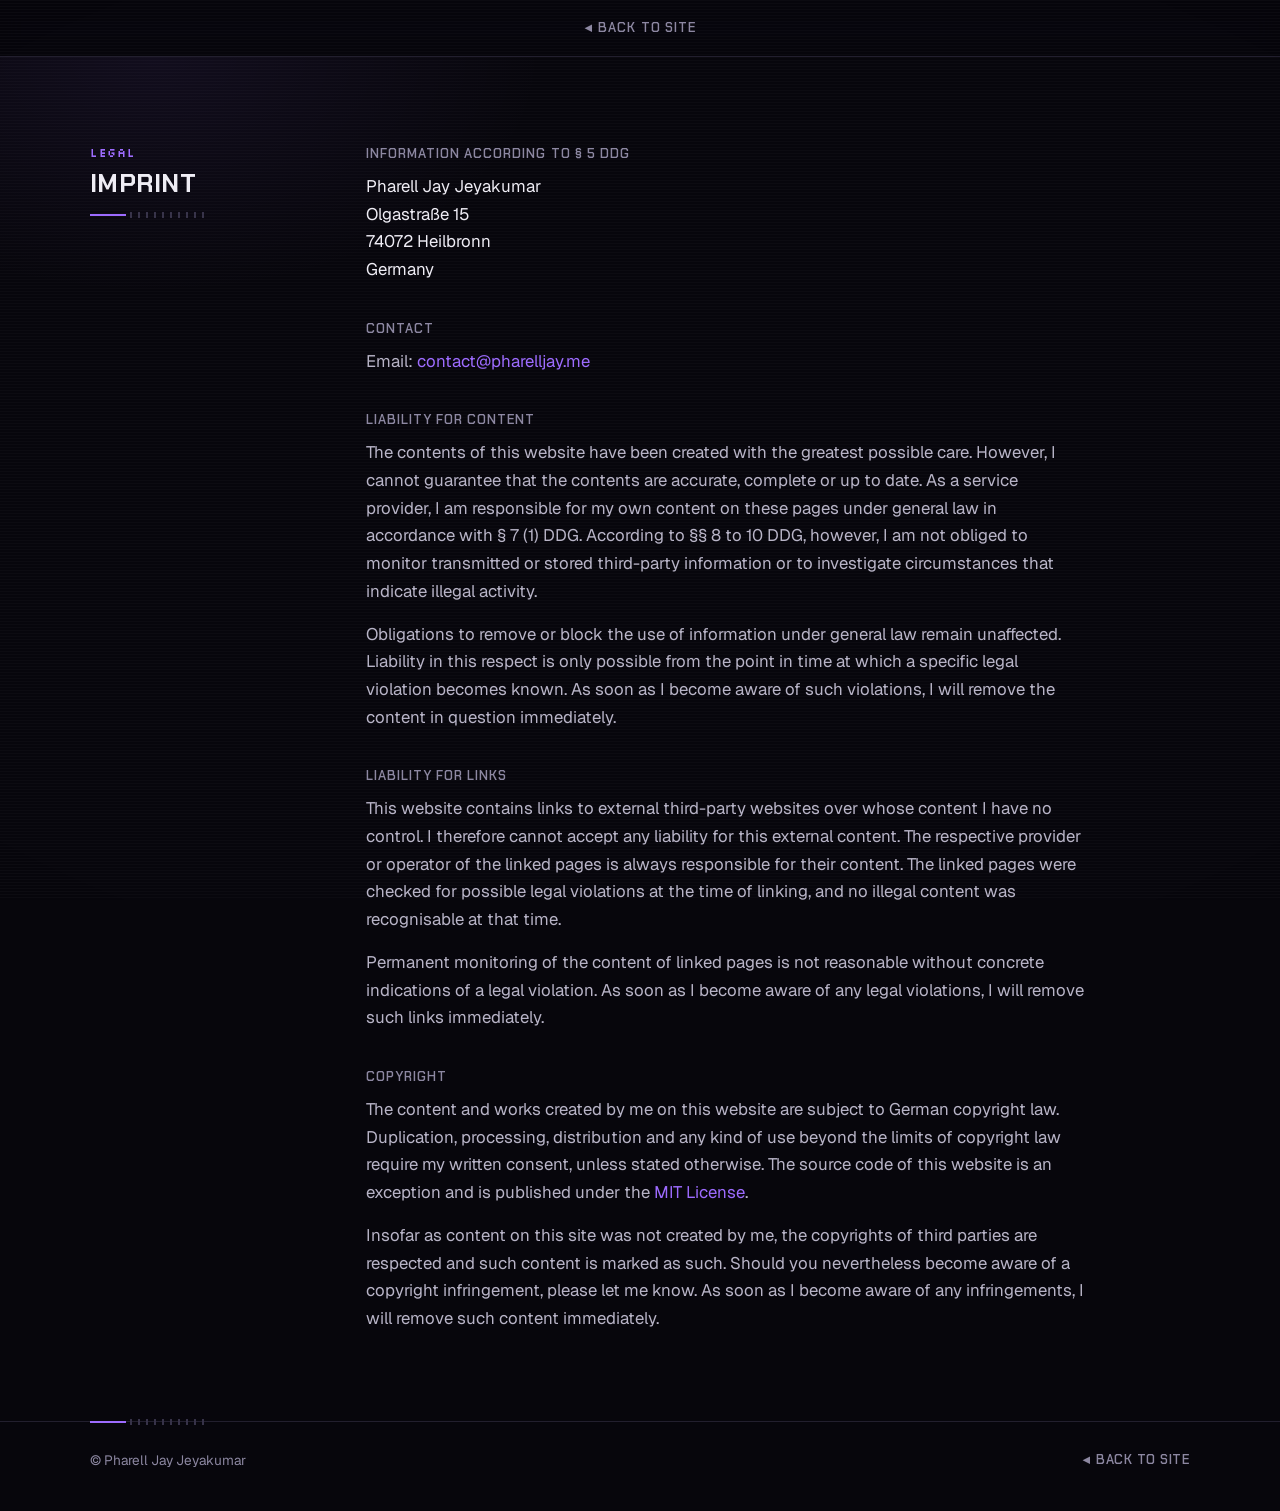
==== commit 42f6c19a: "Imprint updated" ====
--- a/imprint.html
+++ b/imprint.html
@@ -10,7 +10,7 @@
   <link rel="preconnect" href="https://fonts.googleapis.com">
   <link rel="preconnect" href="https://fonts.gstatic.com" crossorigin>
   <link href="https://fonts.googleapis.com/css2?family=Chakra+Petch:wght@500;600;700&family=Geist:wght@400;500;600&family=Geist+Mono:wght@400&family=Silkscreen&display=swap" rel="stylesheet">
-  <link rel="stylesheet" href="styles.css?v=28">
+  <link rel="stylesheet" href="styles.css?v=29">
 </head>
 <body>
   <header class="topbar">
@@ -36,6 +36,18 @@
 
           <h2>Contact</h2>
           <p>Email: <a href="mailto:contact@pharelljay.me">contact@pharelljay.me</a></p>
+
+          <h2>Liability for content</h2>
+          <p>The contents of this website have been created with the greatest possible care. However, I cannot guarantee that the contents are accurate, complete or up to date. As a service provider, I am responsible for my own content on these pages under general law in accordance with § 7 (1) DDG. According to §§ 8 to 10 DDG, however, I am not obliged to monitor transmitted or stored third-party information or to investigate circumstances that indicate illegal activity.</p>
+          <p>Obligations to remove or block the use of information under general law remain unaffected. Liability in this respect is only possible from the point in time at which a specific legal violation becomes known. As soon as I become aware of such violations, I will remove the content in question immediately.</p>
+
+          <h2>Liability for links</h2>
+          <p>This website contains links to external third-party websites over whose content I have no control. I therefore cannot accept any liability for this external content. The respective provider or operator of the linked pages is always responsible for their content. The linked pages were checked for possible legal violations at the time of linking, and no illegal content was recognisable at that time.</p>
+          <p>Permanent monitoring of the content of linked pages is not reasonable without concrete indications of a legal violation. As soon as I become aware of any legal violations, I will remove such links immediately.</p>
+
+          <h2>Copyright</h2>
+          <p>The content and works created by me on this website are subject to German copyright law. Duplication, processing, distribution and any kind of use beyond the limits of copyright law require my written consent, unless stated otherwise. The source code of this website is an exception and is published under the <a href="https://github.com/PharellJay/MyWebsite/blob/main/LICENSE">MIT License</a>.</p>
+          <p>Insofar as content on this site was not created by me, the copyrights of third parties are respected and such content is marked as such. Should you nevertheless become aware of a copyright infringement, please let me know. As soon as I become aware of any infringements, I will remove such content immediately.</p>
         </div>
       </div>
     </section>
--- a/styles.css
+++ b/styles.css
@@ -581,7 +581,8 @@
 
 /* ---------- imprint page ---------- */
 .section-title { margin: 8px 0 0; }
-.legal { max-width: 720px; color: var(--text-2); font-size: 1.05rem; }
+.legal { max-width: 720px; color: var(--text-2); font-size: 1.05rem; line-height: 1.65; }
+.legal p + p { margin-top: .9em; }
 .section .legal h2 {
   margin: 36px 0 10px;
   font: 600 .8rem/1.4 var(--display); text-transform: uppercase; letter-spacing: .08em; color: var(--muted);
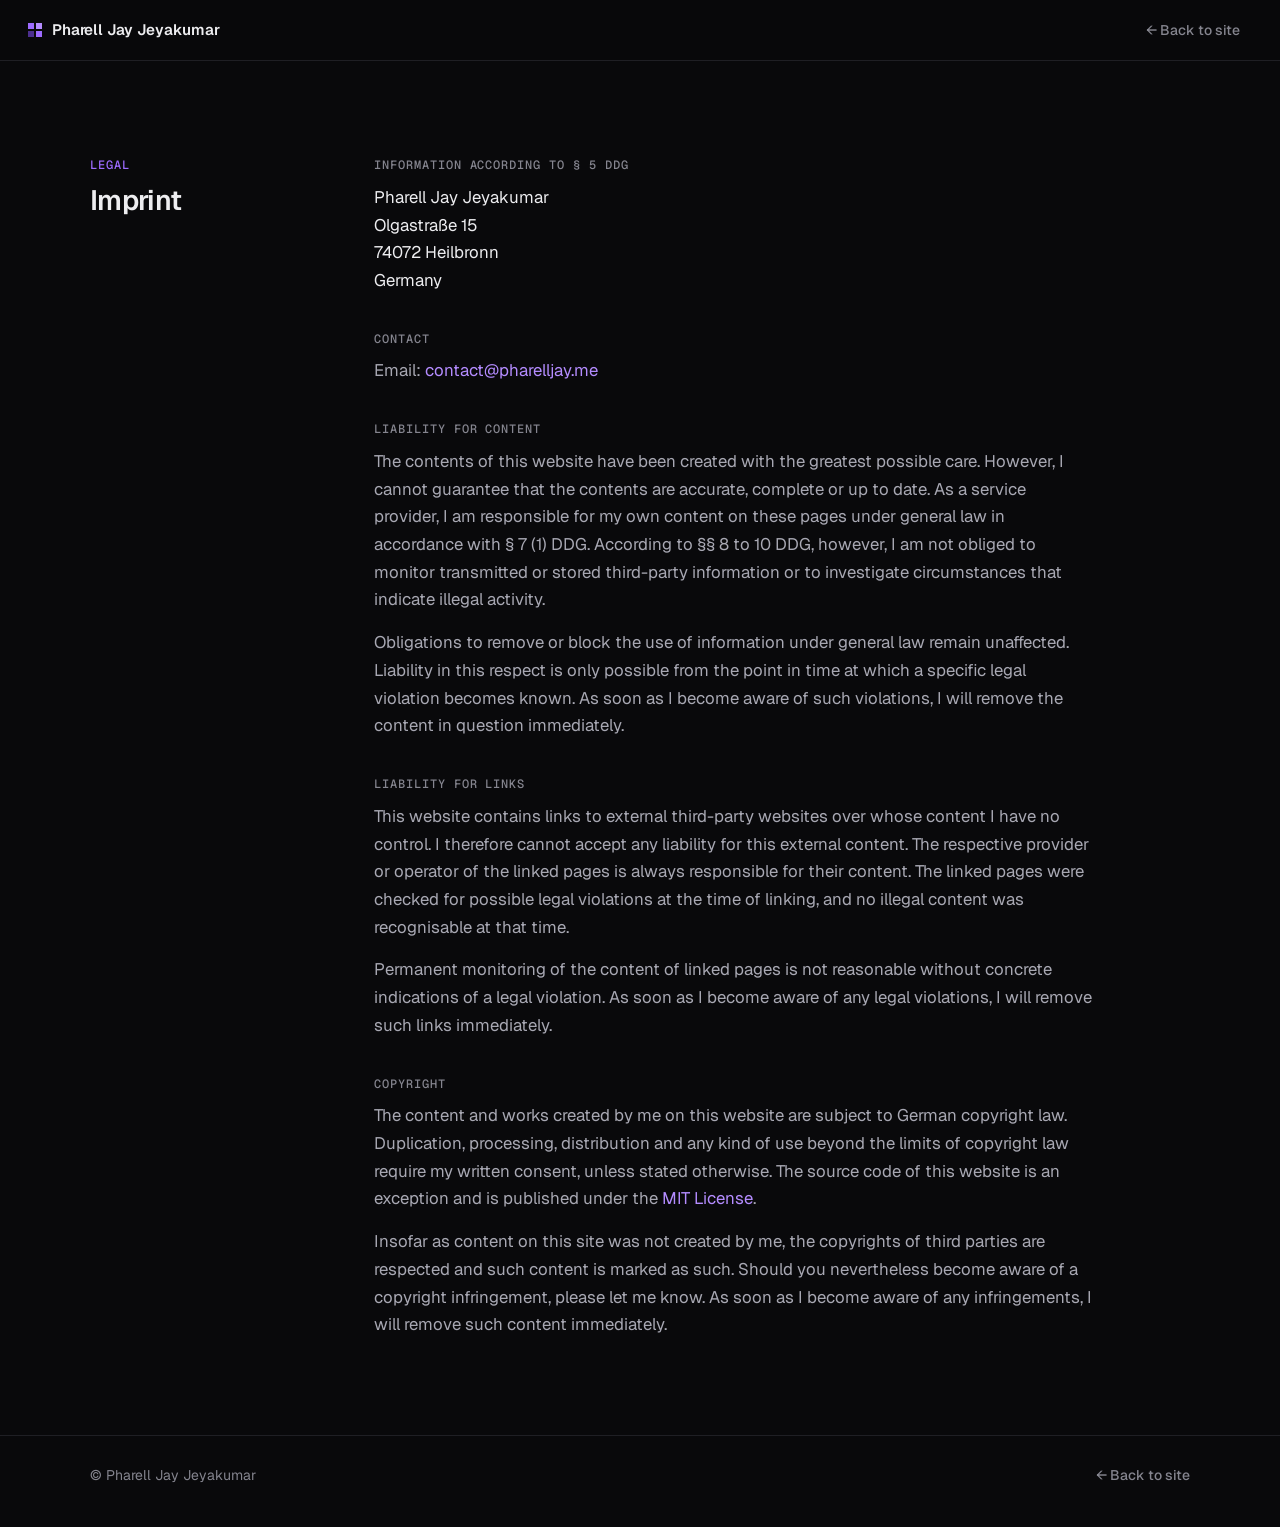
==== commit 8569ba32: "Reworked and improved the websites design and mobile support" ====
--- a/imprint.html
+++ b/imprint.html
@@ -9,15 +9,16 @@
   <meta name="robots" content="noindex">
   <link rel="preconnect" href="https://fonts.googleapis.com">
   <link rel="preconnect" href="https://fonts.gstatic.com" crossorigin>
-  <link href="https://fonts.googleapis.com/css2?family=Chakra+Petch:wght@500;600;700&family=Geist:wght@400;500;600&family=Geist+Mono:wght@400&family=Silkscreen&display=swap" rel="stylesheet">
-  <link rel="stylesheet" href="styles.css?v=29">
+  <link href="https://fonts.googleapis.com/css2?family=Geist:wght@400;500;600&family=Geist+Mono:wght@400;500&display=swap" rel="stylesheet">
+  <link rel="stylesheet" href="styles.css?v=33">
 </head>
 <body>
   <header class="topbar">
     <div class="topbar-inner">
-      <nav aria-label="Site">
-        <a href="./"><span aria-hidden="true">◀</span> Back to site</a>
-      </nav>
+      <a href="./" class="brand"><span class="brand-mark" aria-hidden="true"></span><span class="brand-name">Pharell Jay Jeyakumar</span></a>
+      <div class="topbar-end">
+        <a href="./"><span aria-hidden="true">←</span> Back to site</a>
+      </div>
     </div>
   </header>
 
@@ -57,7 +58,7 @@
     <div class="wrap footer-inner">
       <p>© Pharell Jay Jeyakumar</p>
       <div class="footer-links">
-        <a href="./"><span aria-hidden="true">◀</span> Back to site</a>
+        <a href="./"><span aria-hidden="true">←</span> Back to site</a>
       </div>
     </div>
   </footer>
--- a/styles.css
+++ b/styles.css
@@ -1,156 +1,131 @@
 /* =========================================================
-   Game-HUD theme: angular display type, corner brackets,
-   scanlines and pixel labels on top of a dark purple base.
+   Clean dark theme with a light retro touch: neutral base,
+   one purple accent, mono labels, square "pixel" details
+   and the cube companion that follows you through the page.
    ========================================================= */
 :root {
-  --bg: #07060c;
-  --surface: #100e18;
-  --surface-hover: #161321;
-  --line: #221f2e;
-  --line-strong: #363248;
-  --text: #efedf5;
-  --text-2: #b8b4c7;
-  --muted: #8c87a1;
-  --accent: #9d6bff;          /* purple HUD color */
+  --bg: #09090b;
+  --surface: #111114;
+  --surface-hover: #17171b;
+  --line: #1f1f24;
+  --line-strong: #2f2f36;
+  --text: #ededf0;
+  --text-2: #a8a8b3;
+  --muted: #85858f;
+  --accent: #9d6bff;          /* purple accent */
   --accent-rgb: 157 107 255;  /* same color, for transparent variants */
   --accent-hover: #b48cff;
-  --accent-ink: #160b2e;
-  --xp: #34d399;              /* green: progress / online */
+  --accent-ink: #12082a;
+  --xp: #34d399;              /* green: available / active */
   --xp-rgb: 52 211 153;
-  --danger: #f43f5e;          /* red: discontinued / offline */
-  --radius: 3px;
-  --cut: 10px;                /* size of chamfered corners */
+  --radius: 8px;
   --font: "Geist", -apple-system, BlinkMacSystemFont, "Segoe UI", Roboto, sans-serif;
-  --display: "Chakra Petch", var(--font);
-  --pixel: "Silkscreen", var(--display);
   --mono: "Geist Mono", ui-monospace, SFMono-Regular, Menlo, monospace;
   color-scheme: dark;
 }
 
 *, *::before, *::after { box-sizing: border-box; }
-html { scroll-behavior: smooth; scroll-padding-top: 60px; }
+html { scroll-behavior: smooth; scroll-padding-top: 64px; }
 
 body {
   margin: 0;
+  -webkit-text-size-adjust: 100%;
+  -webkit-tap-highlight-color: transparent;
   background: var(--bg);
   color: var(--text);
   font: 16px/1.6 var(--font);
   -webkit-font-smoothing: antialiased;
 }
-/* CRT scanlines + vignette over the whole page */
-body::after {
-  content: ""; position: fixed; inset: 0; z-index: 100; pointer-events: none;
-  background:
-    repeating-linear-gradient(to bottom, rgb(255 255 255 / 0.025) 0 1px, transparent 1px 3px),
-    radial-gradient(ellipse 120% 100% at 50% 50%, transparent 60%, rgb(0 0 0 / 0.45));
-}
 body.no-scroll { overflow: hidden; }
 
 h1, h2, h3, p, dl, dd, ul { margin: 0; padding: 0; }
 ul { list-style: none; }
 a { color: inherit; text-decoration: none; }
 ::selection { background: rgb(var(--accent-rgb) / 0.4); color: var(--text); }
-:focus-visible { outline: 2px solid var(--accent); outline-offset: 2px; border-radius: 2px; }
+:focus-visible { outline: 2px solid var(--accent); outline-offset: 2px; border-radius: 4px; }
 
 .wrap { max-width: 1180px; margin: 0 auto; padding: 0 40px; }
 
-/* small pixel-font labels: "LVL 01 · QUESTS", "QUEST 02", ... */
+/* small mono labels: section numbers, "Featured", "Grade", ... */
 .lvl, .quest-label {
-  font: .75rem/1.4 var(--pixel); text-transform: uppercase; letter-spacing: .06em;
-  color: var(--accent);
-}
-
-/* ---------- HUD frame: corner brackets around cards ---------- */
-.card, .hud { position: relative; }
-.card::before, .hud::before {
-  --b: rgb(var(--accent-rgb) / 0.55); --l: 14px; --t: 2px;
-  content: ""; position: absolute; inset: -1px; pointer-events: none; z-index: 1;
-  background:
-    linear-gradient(var(--b), var(--b)) top left / var(--l) var(--t),
-    linear-gradient(var(--b), var(--b)) top left / var(--t) var(--l),
-    linear-gradient(var(--b), var(--b)) top right / var(--l) var(--t),
-    linear-gradient(var(--b), var(--b)) top right / var(--t) var(--l),
-    linear-gradient(var(--b), var(--b)) bottom left / var(--l) var(--t),
-    linear-gradient(var(--b), var(--b)) bottom left / var(--t) var(--l),
-    linear-gradient(var(--b), var(--b)) bottom right / var(--l) var(--t),
-    linear-gradient(var(--b), var(--b)) bottom right / var(--t) var(--l);
-  background-repeat: no-repeat;
-  transition: inset .2s ease, filter .2s;
-}
-.card:hover::before, .hud:hover::before {
-  --b: var(--accent);
-  inset: -5px;
-  filter: drop-shadow(0 0 6px rgb(var(--accent-rgb) / 0.7));
-}
+  font: 500 .75rem/1.4 var(--mono); text-transform: uppercase; letter-spacing: .08em;
+  color: var(--muted);
+}
+.lvl { color: var(--accent); }
 
 /* ---------- top bar ---------- */
 .topbar {
   position: sticky; top: 0; z-index: 10;
-  background: rgb(7 6 12 / 0.78);
+  background: rgb(9 9 11 / 0.8);
   backdrop-filter: saturate(140%) blur(12px);
   border-bottom: 1px solid var(--line);
 }
-/* Three columns: status badge (left), navigation (centered), social buttons (right) */
+/* Three columns: name (left), navigation (centered), social buttons (right) */
 .topbar-inner {
   display: grid; grid-template-columns: 1fr auto 1fr; align-items: center; gap: 24px;
-  height: 56px; max-width: 1480px; margin: 0 auto; padding: 0 28px;
-}
-.status-top { grid-column: 1; justify-self: start; }
+  height: 60px; max-width: 1480px; margin: 0 auto; padding: 0 28px;
+}
+.brand {
+  grid-column: 1; justify-self: start;
+  display: inline-flex; align-items: center; gap: 10px;
+  font: 600 .95rem/1 var(--font); letter-spacing: -0.01em; white-space: nowrap;
+}
+/* 2 × 2 pixel mark, a small echo of the cube companion */
+.brand-mark {
+  flex: none; width: 14px; height: 14px;
+  background:
+    linear-gradient(var(--accent), var(--accent)) 0 0 / 6px 6px,
+    linear-gradient(var(--accent-hover), var(--accent-hover)) 8px 0 / 6px 6px,
+    linear-gradient(#4c2f8f, #4c2f8f) 0 8px / 6px 6px,
+    linear-gradient(var(--accent), var(--accent)) 8px 8px / 6px 6px;
+  background-repeat: no-repeat;
+  transition: transform .3s cubic-bezier(.2, .9, .3, 1.2);
+}
+.brand:hover .brand-mark { transform: rotate(90deg); }
 .topbar nav { grid-column: 2; }
-.topbar-socials { grid-column: 3; justify-self: end; display: flex; gap: 6px; }
+.topbar-socials, .topbar-end { grid-column: 3; justify-self: end; display: flex; gap: 6px; }
 .chip-sm { height: 32px; }
 .chip-sm.chip-icon { width: 32px; }
 .topbar nav {
   display: flex; gap: 2px; overflow-x: auto; scrollbar-width: none;
-  font: 600 .8rem/1 var(--display); text-transform: uppercase; letter-spacing: .08em;
+  font: 500 .875rem/1 var(--font);
 }
 .topbar nav::-webkit-scrollbar { display: none; }
-.topbar nav a {
-  position: relative; padding: 8px 12px;
+.topbar nav a, .topbar-end a {
+  padding: 8px 12px; border-radius: 6px;
   color: var(--muted); white-space: nowrap;
-  transition: color .15s;
-}
-/* active link: [ PROJECTS ] */
-.topbar nav a::before, .topbar nav a::after {
-  position: absolute; top: 50%; transform: translateY(-52%);
-  color: var(--accent); opacity: 0; transition: opacity .15s, left .15s, right .15s;
-}
-.topbar nav a::before { content: "["; left: 0; }
-.topbar nav a::after { content: "]"; right: 0; }
-.topbar nav a:hover { color: var(--text); }
-.topbar nav a.active { color: var(--text); }
-.topbar nav a.active::before, .topbar nav a.active::after { opacity: 1; }
-.topbar nav a.active::before { left: 2px; }
-.topbar nav a.active::after { right: 2px; }
+  transition: color .15s, background-color .15s;
+}
+.topbar-end a { font: 500 .875rem/1 var(--font); }
+.topbar nav a:hover, .topbar-end a:hover { color: var(--text); }
+.topbar nav a.active { color: var(--text); background: rgb(255 255 255 / 0.06); }
 
 /* scroll progress */
-.xp-bar { position: absolute; left: 0; right: 0; bottom: -1px; height: 2px; }
-.xp-bar span {
+.scroll-progress { position: absolute; left: 0; right: 0; bottom: -1px; height: 1px; }
+.scroll-progress span {
   display: block; height: 100%;
-  background: linear-gradient(to right, var(--accent), var(--xp));
-  box-shadow: 0 0 8px rgb(var(--accent-rgb) / 0.8);
+  background: var(--accent);
   transform: scaleX(0); transform-origin: left;
 }
 
-/* "open to ..." badge in the top bar */
+/* "open to ..." badge above the name and in Contact */
 .status-badge {
   display: inline-flex; align-items: center; gap: 9px;
-  height: 32px; padding: 0 14px;
-  border: 1px solid rgb(var(--xp-rgb) / 0.35);
-  border-radius: var(--radius);
-  background: rgb(var(--xp-rgb) / 0.06);
-  font: 500 .8rem/1 var(--display); color: var(--text-2); white-space: nowrap;
-  transition: color .15s, background-color .15s;
-}
-.status-badge:hover { color: var(--text); background: rgb(var(--xp-rgb) / 0.12); }
+  height: 30px; padding: 0 12px;
+  border: 1px solid var(--line-strong); border-radius: 999px;
+  background: var(--surface);
+  font: 500 .8125rem/1 var(--font); color: var(--text-2); white-space: nowrap;
+  transition: color .15s, border-color .15s;
+}
+a.status-badge:hover { color: var(--text); border-color: rgb(var(--xp-rgb) / 0.45); }
 .dot {
-  width: 8px; height: 8px; flex-shrink: 0; border-radius: 50%;
-  background: var(--xp); box-shadow: 0 0 0 0 rgb(var(--xp-rgb) / 0.6);
-  animation: pulse 2.4s ease-out infinite;
+  width: 7px; height: 7px; flex-shrink: 0; border-radius: 50%;
+  background: var(--xp); box-shadow: 0 0 0 0 rgb(var(--xp-rgb) / 0.5);
+  animation: pulse 2.8s ease-out infinite;
 }
 @keyframes pulse {
-  0% { box-shadow: 0 0 0 0 rgb(var(--xp-rgb) / 0.6); }
-  70%, 100% { box-shadow: 0 0 0 8px rgb(var(--xp-rgb) / 0); }
+  0% { box-shadow: 0 0 0 0 rgb(var(--xp-rgb) / 0.5); }
+  70%, 100% { box-shadow: 0 0 0 7px rgb(var(--xp-rgb) / 0); }
 }
 
 /* ---------- hero ---------- */
@@ -159,188 +134,106 @@
   border-bottom: 1px solid var(--line);
   overflow: hidden;
 }
-.hero::before, .hero::after { content: ""; position: absolute; pointer-events: none; }
-/* perspective floor grid */
+.hero::before, .hero::after { content: ""; position: absolute; inset: 0; pointer-events: none; }
+/* faint pixel grid that fades out towards the edges */
 .hero::before {
-  left: -50%; right: -50%; bottom: -2px; height: 70%;
   background-image:
-    linear-gradient(to right, rgb(var(--accent-rgb) / 0.22) 1px, transparent 1px),
-    linear-gradient(to bottom, rgb(var(--accent-rgb) / 0.22) 1px, transparent 1px);
-  background-size: 64px 64px;
-  transform: perspective(420px) rotateX(62deg);
-  transform-origin: bottom;
-  mask-image: linear-gradient(to top, #000 10%, transparent 85%);
+    linear-gradient(rgb(255 255 255 / 0.05) 1px, transparent 1px),
+    linear-gradient(90deg, rgb(255 255 255 / 0.05) 1px, transparent 1px);
+  background-size: 32px 32px;
+  background-position: -1px -1px;
+  mask-image: radial-gradient(ellipse 60% 75% at 72% 45%, #000 10%, transparent 75%);
 }
 .hero::after {
-  inset: 0;
-  background:
-    radial-gradient(700px 360px at 12% 0%, rgb(var(--accent-rgb) / 0.20), transparent 70%),
-    radial-gradient(600px 360px at 92% 30%, rgb(124 58 237 / 0.14), transparent 70%);
+  background: radial-gradient(640px 420px at 78% 40%, rgb(var(--accent-rgb) / 0.08), transparent 70%);
 }
 .hero-inner {
   position: relative; z-index: 1;
   display: grid; grid-template-columns: 1fr auto; gap: 64px; align-items: center;
-  padding-top: 104px; padding-bottom: 128px;
+  padding-top: 112px; padding-bottom: 120px;
 }
 .hero h1 {
-  margin-top: 14px;
-  font: 700 clamp(2.4rem, 5.6vw, 4.4rem)/1 var(--display);
-  text-transform: uppercase; letter-spacing: -0.01em;
-  text-shadow: 0 0 32px rgb(var(--accent-rgb) / 0.35);
-}
-/* blinking block cursor after the name */
-.hero h1::after {
-  content: ""; display: inline-block;
-  width: .45em; height: .82em; margin-left: .12em; vertical-align: -0.04em;
-  background: var(--accent); box-shadow: 0 0 14px rgb(var(--accent-rgb) / 0.8);
-  animation: blink 1.1s steps(1) infinite;
-}
-@keyframes blink { 50% { opacity: 0; } }
-.tagline { margin-top: 20px; font: 500 clamp(1.1rem, 2vw, 1.35rem)/1.4 var(--display); color: var(--text-2); }
-.intro { margin-top: 22px; max-width: 540px; color: var(--muted); }
-
-/* stat strip: REGION … │ LANG … */
-.stats {
-  display: flex; flex-wrap: wrap; gap: 8px 0; margin-top: 22px;
-  border-top: 1px solid var(--line); border-bottom: 1px solid var(--line);
-  padding: 10px 0;
-}
+  margin-top: 28px;
+  font: 600 clamp(2.5rem, 5.6vw, 4.5rem)/1.02 var(--font);
+  letter-spacing: -0.04em;
+}
+.tagline { margin-top: 18px; font: 400 clamp(1.125rem, 2vw, 1.375rem)/1.45 var(--font); color: var(--text-2); }
+.intro { margin-top: 20px; max-width: 560px; color: var(--muted); }
+
+/* location / languages line */
+.stats { display: flex; flex-wrap: wrap; gap: 8px 28px; margin-top: 24px; }
 .stats > div { display: flex; align-items: baseline; gap: 10px; }
-.stats > div + div { padding-left: 18px; margin-left: 18px; border-left: 1px solid var(--line); }
-.stats dt { font: .7rem/1 var(--pixel); text-transform: uppercase; color: var(--accent); }
-.stats dd { font: .85rem/1.4 var(--mono); color: var(--text-2); }
-.stats .stat-status { display: none; }
-.stats .stat-status dd { color: var(--xp); }
-
-.cta-row { display: flex; flex-wrap: wrap; align-items: center; gap: 14px; margin-top: 34px; }
+.stats dt { font: 500 .7rem/1 var(--mono); text-transform: uppercase; letter-spacing: .08em; color: var(--muted); }
+.stats dd { font-size: .9rem; line-height: 1.4; color: var(--text-2); }
+
+.cta-row { display: flex; flex-wrap: wrap; align-items: center; gap: 12px; margin-top: 36px; }
 .cta-row .chips { margin-top: 0; }
-.btn-start { height: 40px; padding: 0 20px; font-size: .95rem; }
+.btn-start { height: 40px; padding: 0 18px; }
+.btn-start span { transition: transform .15s; }
+.btn-start:hover span { transform: translateY(2px); }
 
 /* photo next to the name */
 .hero-photo {
-  margin: 0; width: 260px; padding: 8px;
-  background: rgb(16 14 24 / 0.85);
-  border: 1px solid var(--line);
-}
-.hero-photo::after {
-  content: "P1"; position: absolute; top: 16px; left: 16px; z-index: 1;
-  padding: 3px 6px; background: var(--accent); color: var(--accent-ink);
-  font: .7rem/1 var(--pixel);
-}
-.hero-photo img { display: block; width: 100%; aspect-ratio: 4 / 5; }
-.hero-photo img { object-fit: cover; object-position: center 35%; filter: saturate(.9) contrast(1.05); transition: filter .2s; }
-.hero-photo:hover img { filter: none; }
-
-/* "Achievement unlocked" toast */
-.achievement {
-  display: flex; align-items: center; gap: 14px;
-  margin-top: 34px; max-width: 420px; padding: 12px 14px 12px 12px;
-  background: rgb(16 14 24 / 0.95);
-  border: 1px solid rgb(var(--xp-rgb) / 0.45);
-  border-left: 3px solid var(--xp); border-radius: var(--radius);
-  box-shadow: 0 10px 30px -10px rgb(var(--xp-rgb) / 0.45);
-  opacity: 0; transform: translateY(16px);
-  transition: opacity .35s ease, transform .35s cubic-bezier(.2, .9, .3, 1.3);
-}
-.achievement.show { opacity: 1; transform: none; }
-.achievement-icon {
-  display: grid; place-items: center; flex-shrink: 0;
-  width: 40px; height: 40px;
-  background: rgb(var(--xp-rgb) / 0.14); color: var(--xp);
-}
-.achievement-icon svg { width: 22px; height: 22px; }
-.achievement-label { font: .7rem/1.4 var(--pixel); text-transform: uppercase; color: var(--xp); }
-.achievement p + p { font-size: .9rem; line-height: 1.35; color: var(--text); }
+  margin: 0; width: 260px; padding: 6px;
+  background: var(--surface);
+  border: 1px solid var(--line); border-radius: 12px;
+}
+.hero-photo img {
+  display: block; width: 100%; aspect-ratio: 4 / 5; border-radius: 8px;
+  object-fit: cover; object-position: center 35%;
+}
 
 /* ---------- chips & buttons ---------- */
 .chips { display: flex; flex-wrap: wrap; gap: 8px; margin-top: 32px; }
 .chip, .btn {
-  display: inline-flex; align-items: center; gap: 7px;
-  height: 36px; padding: 0 14px;
+  display: inline-flex; align-items: center; gap: 8px;
+  height: 38px; padding: 0 14px;
   border: 1px solid var(--line-strong); border-radius: var(--radius);
   background: var(--surface);
-  color: var(--text); font: 600 .85rem/1 var(--display); letter-spacing: .02em;
+  color: var(--text); font: 500 .875rem/1 var(--font);
   cursor: pointer;
-  transition: border-color .15s, background-color .15s, color .15s, box-shadow .15s;
-}
-.chip:hover, .btn:hover {
-  border-color: rgb(var(--accent-rgb) / 0.7); background: var(--surface-hover);
-  box-shadow: 0 0 0 1px rgb(var(--accent-rgb) / 0.25), 0 0 16px -4px rgb(var(--accent-rgb) / 0.6);
-}
+  transition: border-color .15s, background-color .15s, color .15s;
+}
+.chip:hover, .btn:hover { border-color: #43434c; background: var(--surface-hover); }
 .chip .icon { display: flex; color: var(--text-2); transition: color .15s; }
 .chip:hover .icon { color: var(--text); }
-.chip-icon { width: 36px; padding: 0; justify-content: center; }
-.btn { text-transform: uppercase; letter-spacing: .06em; }
-/* primary: filled and chamfered */
+.chip-icon { width: 38px; padding: 0; justify-content: center; }
 .btn-primary {
-  border: 0; border-radius: 0;
-  background: var(--accent); color: var(--accent-ink);
-  clip-path: polygon(var(--cut) 0, 100% 0, 100% calc(100% - var(--cut)), calc(100% - var(--cut)) 100%, 0 100%, 0 var(--cut));
-  text-transform: uppercase; letter-spacing: .06em;
-}
-.btn-primary:hover { background: var(--accent-hover); box-shadow: none; }
+  border-color: transparent;
+  background: var(--accent); color: var(--accent-ink); font-weight: 600;
+}
+.btn-primary:hover { border-color: transparent; background: var(--accent-hover); }
 
 /* ---------- sections ---------- */
 .section { position: relative; border-bottom: 1px solid var(--line); }
-/* faint purple glow behind each section title (a weaker echo of the hero's glow) */
-.section::before {
-  content: ""; position: absolute; inset: 0; pointer-events: none;
-  background: radial-gradient(560px 340px at 12% 0%, rgb(var(--accent-rgb) / 0.07), transparent 70%);
-}
-.section-inner { position: relative; z-index: 1; }
-/* HUD divider: accent segment + tick marks on the line between sections, aligned with the content */
-.section-inner::after {
-  content: ""; position: absolute; left: 40px; bottom: -4px; width: 120px; height: 6px; pointer-events: none;
-  background:
-    linear-gradient(var(--accent), var(--accent)) left center / 36px 2px no-repeat,
-    repeating-linear-gradient(to right, var(--line-strong) 0 2px, transparent 2px 8px) right center / 80px 6px no-repeat;
-}
 .section-inner {
-  display: grid; grid-template-columns: 220px 1fr; gap: 56px;
-  padding-top: 88px; padding-bottom: 88px;
-}
-.section-head { position: sticky; top: 92px; align-self: start; }
+  position: relative;
+  display: grid; grid-template-columns: 220px 1fr; gap: 64px;
+  padding-top: 96px; padding-bottom: 96px;
+}
+.section-head { position: sticky; top: 100px; align-self: start; }
 .section h2, .section-title {
-  margin-top: 8px;
-  font: 700 1.6rem/1.1 var(--display); text-transform: uppercase; letter-spacing: .01em;
-}
-/* tick-mark divider under the heading */
-.section h2::after, .section-title::after {
-  content: ""; display: block; width: 120px; height: 6px; margin-top: 14px;
-  background:
-    linear-gradient(var(--accent), var(--accent)) left center / 36px 2px no-repeat,
-    repeating-linear-gradient(to right, var(--line-strong) 0 2px, transparent 2px 8px) right center / 80px 6px no-repeat;
-}
-.section-meta { margin-top: 12px; font: .8rem/1.5 var(--mono); color: var(--muted); }
+  margin-top: 10px;
+  font: 600 1.75rem/1.15 var(--font); letter-spacing: -0.025em;
+}
+.section-meta { margin-top: 8px; font: .8125rem/1.5 var(--mono); color: var(--muted); }
 .empty { color: var(--muted); }
 
-/* heading "scan-in" when it enters the view (only when script.js enables it) */
-.js-reveal .section-head { clip-path: inset(0 100% 0 0); }
-.js-reveal .section-head.in { animation: scan-in .7s steps(14) forwards; }
-.js-reveal .section-head.done { clip-path: none; }
-@keyframes scan-in {
-  0% { clip-path: inset(0 100% 0 0); }
-  100% { clip-path: inset(0 -20px 0 0); }
-}
-
-.card {
-  background: var(--surface);
-  border: 1px solid var(--line);
-  border-radius: var(--radius);
-}
-
-/* open sections (no card): a hairline with a short accent segment under a header (rule-head)
+/* headings fade in once when they enter the view (only when script.js enables it) */
+.js-reveal .section-head { opacity: 0; transform: translateY(10px); transition: opacity .6s ease, transform .6s ease; }
+.js-reveal .section-head.in { opacity: 1; transform: none; }
+
+/* open blocks: a hairline with a short accent segment under a header (rule-head)
    or above a block (rule-top) */
 .rule-head { position: relative; padding-bottom: 12px; border-bottom: 1px solid var(--line); }
 .rule-top { position: relative; padding-top: 28px; border-top: 1px solid var(--line); }
 .rule-head::after, .rule-top::before {
-  content: ""; position: absolute; left: 0; width: 28px; height: 1px; background: var(--accent);
+  content: ""; position: absolute; left: 0; width: 24px; height: 1px; background: var(--accent);
 }
 .rule-head::after { bottom: -1px; }
 .rule-top::before { top: -1px; }
 
-/* ---------- projects (quests) ---------- */
-/* Open rows like the other sections: label + tech over a hairline, then title, text and buttons */
+/* ---------- projects ---------- */
 .project-grid { display: grid; gap: 56px; }
 .project { position: relative; display: flex; flex-direction: column; }
 .project-head { display: flex; flex-wrap: wrap; justify-content: space-between; align-items: center; gap: 8px 24px; margin-bottom: 18px; }
@@ -348,16 +241,60 @@
 /* tech sits above the card-wide title link so the logos keep their hover */
 .project-tech { position: relative; z-index: 2; display: flex; flex-wrap: wrap; gap: 4px 18px; }
 .project-tech .stack-item { padding: 0; font-size: .85rem; }
-.project h3 { font: 700 1.5rem/1.2 var(--display); text-transform: uppercase; letter-spacing: .01em; transition: color .15s; }
-.project:hover h3 { color: var(--accent); }
+.project h3 { font: 600 1.375rem/1.25 var(--font); letter-spacing: -0.02em; transition: color .15s; }
+.project:hover h3 { color: var(--accent-hover); }
 /* The title link covers the whole row */
 .project h3 a::after { content: ""; position: absolute; inset: 0; }
-.project > p, .featured-main > p { margin-top: 12px; max-width: 720px; color: var(--text-2); font-size: .95rem; }
-
-/* "Other projects": compact list without cards, one row per project */
-.other-head { display: flex; align-items: baseline; gap: 14px; padding-bottom: 12px; }
-.other-head h3 { font: 700 1rem/1.2 var(--display); text-transform: uppercase; letter-spacing: .06em; color: var(--text-2); }
-.side-quests { border-top: 1px solid var(--line); }
+.project > p, .featured-main > p { margin-top: 10px; max-width: 720px; color: var(--text-2); font-size: .95rem; }
+
+/* highlighted projects: tech as small pills under the description; the logos turn to their
+   brand colors while the project is hovered */
+.tech-pills { display: flex; flex-wrap: wrap; gap: 8px; margin-top: 18px; }
+.tech-pill {
+  display: inline-flex; align-items: center; gap: 7px;
+  height: 28px; padding: 0 11px 0 9px;
+  border: 1px solid var(--line-strong); border-radius: 999px;
+  background: var(--surface);
+  font: 500 .8rem/1 var(--font); color: var(--text-2);
+}
+.tech-pill .stack-logo { width: auto; font-size: .95rem; }
+.tech-pill .stack-logo svg { width: 14px; height: 14px; }
+.tech-pill .stack-logo.none { display: none; } /* no logo: just the name */
+.project:hover .tech-pill .stack-logo i, .project:hover .tech-pill .stack-logo .logo { color: var(--brand); }
+
+/* "Other projects": a toggle row that opens a compact list, one row per project */
+.other-toggle {
+  display: flex; align-items: center; gap: 12px; width: 100%;
+  padding: 14px 16px;
+  border: 1px solid var(--line); border-radius: var(--radius);
+  background: var(--surface); color: var(--text);
+  font: inherit; text-align: left; cursor: pointer;
+  transition: border-color .15s, background-color .15s;
+}
+.other-toggle:hover { border-color: var(--line-strong); background: var(--surface-hover); }
+.other-title { flex: none; font: 600 1rem/1.3 var(--font); letter-spacing: -0.01em; }
+.other-count {
+  flex: none; padding: 2px 8px; border-radius: 999px;
+  background: rgb(255 255 255 / 0.06);
+  font: 500 .75rem/1.4 var(--mono); color: var(--text-2);
+}
+/* names of the hidden projects, cut off with "…" when they don't fit */
+.other-preview {
+  flex: 1; min-width: 0;
+  overflow: hidden; text-overflow: ellipsis; white-space: nowrap;
+  font-size: .875rem; font-weight: 400; color: var(--muted);
+}
+.other-action { flex: none; margin-left: auto; font: 500 .875rem/1 var(--font); color: var(--text-2); transition: color .15s; }
+.other-toggle .icon { flex: none; display: flex; color: var(--muted); transition: transform .3s ease, color .15s; }
+.other-toggle:hover .other-action, .other-toggle:hover .icon { color: var(--text); }
+.other-toggle[aria-expanded="true"] .other-preview { display: none; }
+.other-toggle[aria-expanded="true"] .icon { transform: rotate(180deg); }
+/* slides open: the row track grows from 0fr to 1fr */
+.other-panel { display: grid; grid-template-rows: 0fr; transition: grid-template-rows .4s ease; }
+.other-panel > div { min-height: 0; overflow: hidden; opacity: 0; transition: opacity .3s ease; }
+.other-panel.open { grid-template-rows: 1fr; }
+.other-panel.open > div { opacity: 1; }
+.side-quests { margin-top: 12px; border-top: 1px solid var(--line); }
 .side-quest {
   position: relative;
   display: grid; grid-template-columns: 200px 1fr; gap: 6px 28px;
@@ -369,57 +306,60 @@
   content: ""; position: absolute; left: 0; top: -1px; bottom: -1px; width: 2px;
   background: var(--accent); transform: scaleY(0); transition: transform .2s;
 }
-.side-quest:hover { background: rgb(var(--accent-rgb) / 0.05); }
+.side-quest:hover { background: rgb(255 255 255 / 0.02); }
 .side-quest:hover::before { transform: scaleY(1); }
-.side-quest h3 { font: 700 1rem/1.4 var(--display); text-transform: uppercase; letter-spacing: .02em; transition: color .15s; }
-.side-quest h3::after { content: "↗"; display: inline-block; margin-left: 8px; color: var(--muted); transition: color .15s, transform .15s; }
+.side-quest h3 { font: 600 1rem/1.4 var(--font); letter-spacing: -0.01em; transition: color .15s; }
+.side-quest h3::after { content: "↗"; display: inline-block; margin-left: 6px; color: var(--muted); transition: color .15s, transform .15s; }
 .side-quest h3 a::after { content: ""; position: absolute; inset: 0; } /* whole row is the link */
-.side-quest:hover h3 { color: var(--accent); }
-.side-quest:hover h3::after { color: var(--accent); transform: translate(2px, -2px); }
+.side-quest:hover h3 { color: var(--accent-hover); }
+.side-quest:hover h3::after { color: var(--accent-hover); transform: translate(2px, -2px); }
 .side-quest p { color: var(--text-2); font-size: .9rem; }
 .side-quest .tech-line { margin-top: 8px; }
 .tech-line { font: .75rem/1.5 var(--mono); color: var(--muted); }
 
-/* featured project ("main quest"): bigger row with a soft purple glow instead of a frame;
-   the negative margin keeps its text aligned with the other rows while the glow spills past them */
+/* featured project: a panel with a faint accent glow in the corner */
 .projects-body { display: flex; flex-direction: column; gap: 56px; min-width: 0; }
 .project.featured {
-  display: grid; grid-template-columns: 1fr auto; gap: 40px; align-items: center;
-  margin: 0 -28px; padding: 28px;
-  background: radial-gradient(closest-side, rgb(var(--accent-rgb) / 0.16), transparent); /* fades out before the edges */
-}
+  display: grid; grid-template-columns: 1fr auto; gap: 48px; align-items: center;
+  padding: 32px;
+  background: radial-gradient(520px 240px at 0% 0%, rgb(var(--accent-rgb) / 0.09), transparent 70%), var(--surface);
+  border: 1px solid var(--line); border-radius: 12px;
+  transition: border-color .2s;
+}
+.project.featured:hover { border-color: var(--line-strong); }
 .featured-main { display: flex; flex-direction: column; }
-.project.featured h3 { font-size: 1.9rem; }
-.featured-side { display: flex; flex-direction: column; align-items: flex-end; gap: 10px; text-align: right; }
-.featured-value { font: 700 3rem/1 var(--display); color: var(--xp); text-shadow: 0 0 24px rgb(var(--xp-rgb) / 0.45); }
-.featured-label { font: .7rem/1.5 var(--pixel); text-transform: uppercase; color: var(--muted); }
+.project.featured h3 { font-size: 1.75rem; }
+.featured-side { display: flex; flex-direction: column; align-items: flex-end; gap: 8px; text-align: right; }
+.featured-value { font: 600 2.75rem/1 var(--font); letter-spacing: -0.03em; color: var(--text); }
+.featured-label { font: 500 .72rem/1.5 var(--mono); text-transform: uppercase; letter-spacing: .08em; color: var(--muted); }
 .featured-status {
-  display: inline-flex; align-items: center; gap: 8px; padding: 5px 10px;
-  font: .68rem/1.2 var(--pixel); text-transform: uppercase;
-  color: var(--xp); background: rgb(var(--xp-rgb) / 0.12);
-}
-/* archived: neutral grey (not alarming red), and the dot stops pulsing */
+  display: inline-flex; align-items: center; gap: 7px; padding: 4px 10px;
+  border-radius: 999px;
+  font: 500 .75rem/1.2 var(--font);
+  color: var(--xp); background: rgb(var(--xp-rgb) / 0.1);
+}
+/* archived: neutral grey, and the dot stops pulsing */
 .featured-status.off { color: var(--text-2); background: rgb(255 255 255 / 0.06); }
 .featured-status.off .dot { background: var(--muted); animation: none; }
 /* Buttons sit above the card-wide title link so they stay clickable on their own */
 .project-actions { position: relative; z-index: 2; display: flex; flex-wrap: wrap; gap: 8px; margin-top: 22px; }
 
-/* GitHub activity ("activity log") under the projects: stat row + contribution graph */
+/* GitHub activity under the projects: stat row + contribution graph */
 .gh-head { display: flex; flex-wrap: wrap; justify-content: space-between; align-items: baseline; gap: 8px 16px; }
 .gh-link { font: .8rem/1.4 var(--mono); color: var(--muted); transition: color .15s; }
-.gh-link:hover { color: var(--accent); }
+.gh-link:hover { color: var(--accent-hover); }
 .gh-stats { display: grid; grid-template-columns: repeat(4, 1fr); gap: 16px 24px; margin-top: 22px; }
-.gh-stat dt { font: .66rem/1.4 var(--pixel); text-transform: uppercase; color: var(--muted); }
-.gh-stat dd { margin-top: 6px; font: 700 1.6rem/1 var(--display); color: var(--text); }
-.gh-stat-main dd { color: var(--xp); text-shadow: 0 0 18px rgb(var(--xp-rgb) / 0.45); }
+.gh-stat dt { font: 500 .7rem/1.4 var(--mono); text-transform: uppercase; letter-spacing: .08em; color: var(--muted); }
+.gh-stat dd { margin-top: 6px; font: 600 1.625rem/1 var(--font); letter-spacing: -0.02em; color: var(--text); }
+.gh-stat-main dd { color: var(--xp); }
 .gh-graph {
   margin-top: 22px; overflow-x: auto;
-  scrollbar-width: thin; scrollbar-color: var(--accent) var(--line);
+  scrollbar-width: thin; scrollbar-color: var(--line-strong) transparent;
 }
 .gh-graph:empty { min-height: 110px; background: repeating-linear-gradient(90deg, var(--line) 0 11px, transparent 11px 14px); opacity: .35; }
 .gh-graph svg { display: block; width: 100%; min-width: 640px; height: auto; }
-.gh-month { font: 9px var(--pixel); text-transform: uppercase; fill: var(--muted); }
-/* intensity levels: empty slot → full purple */
+.gh-month { font: 9px var(--mono); fill: var(--muted); }
+/* intensity levels: empty square → full purple */
 .gh-day { fill: var(--line); transition: stroke .1s; }
 .gh-card .lv1 { fill: rgb(var(--accent-rgb) / 0.3); background: rgb(var(--accent-rgb) / 0.3); }
 .gh-card .lv2 { fill: rgb(var(--accent-rgb) / 0.55); background: rgb(var(--accent-rgb) / 0.55); }
@@ -428,70 +368,61 @@
 .gh-day:hover { stroke: var(--text); stroke-width: 1.5; }
 .gh-foot { display: flex; flex-wrap: wrap; justify-content: space-between; align-items: center; gap: 10px 20px; margin-top: 14px; }
 .gh-readout { font: .8rem/1.5 var(--mono); color: var(--text-2); }
-.gh-readout::before { content: "> "; color: var(--accent); }
-.gh-legend { display: flex; align-items: center; gap: 4px; font: .62rem/1 var(--pixel); text-transform: uppercase; color: var(--muted); }
+.gh-legend { display: flex; align-items: center; gap: 4px; font: .7rem/1 var(--mono); color: var(--muted); }
 .gh-legend span { width: 11px; height: 11px; background: var(--line); }
 
-/* ---------- papers (lore) ---------- */
+/* ---------- papers ---------- */
 .stack-list { display: grid; gap: 16px; }
 .paper.clickable { cursor: pointer; }
-.paper.clickable:hover h3 { color: var(--accent); }
+.paper.clickable:hover h3 { color: var(--accent-hover); }
 .paper-top { display: flex; justify-content: space-between; align-items: baseline; gap: 8px 24px; flex-wrap: wrap; }
 .paper-meta { font: .8rem/1.5 var(--mono); color: var(--muted); }
-.paper h3 { margin-top: 18px; font: 700 1.5rem/1.25 var(--display); transition: color .15s; }
-/* score: pixel label next to the value, no box */
+.paper h3 { margin-top: 18px; font: 600 1.375rem/1.3 var(--font); letter-spacing: -0.02em; transition: color .15s; }
 .grade { display: flex; align-items: baseline; gap: 10px; }
-.grade-label { font: .68rem/1.4 var(--pixel); text-transform: uppercase; color: var(--muted); }
-.grade-value { font: 700 1.15rem/1.2 var(--display); color: var(--accent); white-space: nowrap; text-shadow: 0 0 18px rgb(var(--accent-rgb) / 0.45); }
-.abstract { margin-top: 18px; color: var(--text-2); max-width: 720px; }
-.paper-actions { display: flex; flex-wrap: wrap; gap: 8px; margin-top: 26px; }
-
-/* ---------- about (player bio) ---------- */
-.about-text > p { max-width: 720px; color: var(--text-2); font-size: 1.15rem; line-height: 1.7; }
+.grade-label { font: 500 .7rem/1.4 var(--mono); text-transform: uppercase; letter-spacing: .08em; color: var(--muted); }
+.grade-value { font: 600 1rem/1.2 var(--font); color: var(--accent-hover); white-space: nowrap; }
+.abstract { margin-top: 14px; color: var(--text-2); max-width: 720px; }
+.paper-actions { display: flex; flex-wrap: wrap; gap: 8px; margin-top: 24px; }
+
+/* ---------- about ---------- */
+.about-text > p { max-width: 720px; color: var(--text-2); font-size: 1.1rem; line-height: 1.7; }
 .about-text > p + p { margin-top: 1em; }
 .about-text .about-lead {
-  color: var(--text); font: 700 clamp(1.5rem, 2.6vw, 2rem)/1.25 var(--display);
-}
-.about-lead .hl {
-  color: var(--accent);
-  background: repeating-linear-gradient(to right, var(--accent) 0 6px, transparent 6px 10px) left bottom / 100% 3px no-repeat;
-  padding-bottom: 4px;
-}
+  color: var(--text); font: 600 clamp(1.5rem, 2.6vw, 2rem)/1.3 var(--font); letter-spacing: -0.025em;
+}
+.about-lead .hl { color: var(--accent-hover); }
 
 .about-cards { display: grid; grid-template-columns: repeat(3, 1fr); gap: 44px 36px; margin-top: 48px; }
 /* open columns like the Stack: icon + title over a hairline, text below */
-.about-head { display: flex; align-items: center; gap: 14px; margin-bottom: 14px; }
-.about-card h3 { font: 700 1rem/1.3 var(--display); text-transform: uppercase; letter-spacing: .04em; transition: color .15s; }
-.about-card:hover h3 { color: var(--accent); }
+.about-head { display: flex; align-items: center; gap: 12px; margin-bottom: 14px; }
+.about-card h3 { font: 600 1rem/1.3 var(--font); transition: color .15s; }
 .about-card > p { color: var(--text-2); font-size: .95rem; line-height: 1.6; }
-/* diamond icon socket */
 .about-icon {
   display: grid; place-items: center; flex-shrink: 0;
-  width: 30px; height: 30px; margin: 6px;
-  transform: rotate(45deg);
-  border: 1px solid rgb(var(--accent-rgb) / 0.55);
-  background: rgb(var(--accent-rgb) / 0.12); color: var(--accent);
-}
-.about-icon svg { width: 15px; height: 15px; transform: rotate(-45deg); }
-/* wide "side quest" item spans the row */
+  width: 32px; height: 32px;
+  border: 1px solid var(--line-strong); border-radius: var(--radius);
+  background: var(--surface); color: var(--accent-hover);
+}
+.about-icon svg { width: 16px; height: 16px; }
+/* wide item spans the row */
 .about-card.wide { grid-column: 1 / -1; }
-.about-card.wide h3 { margin-top: 4px; font-size: 1.2rem; }
+.about-card.wide h3 { font-size: 1.15rem; }
 .about-card.wide > p { max-width: 680px; }
 .about-link {
   display: inline-block; margin-top: 14px;
-  font: 600 .9rem/1.4 var(--display); text-transform: uppercase; letter-spacing: .04em; color: var(--accent);
+  font: 500 .9rem/1.4 var(--font); color: var(--accent-hover);
   transition: color .15s;
 }
-.about-link:hover { color: var(--accent-hover); }
-
-/* ---------- stack (loadout) ---------- */
-/* open columns instead of a panel: group label with an underline, then a plain logo + name list */
+.about-link:hover { color: var(--text); }
+
+/* ---------- stack ---------- */
+/* open columns: group label with an underline, then a plain logo + name list */
 .loadout { display: grid; grid-template-columns: repeat(auto-fill, minmax(220px, 1fr)); gap: 44px 40px; }
 .stack-label { display: flex; align-items: center; gap: 10px; margin-bottom: 10px; } /* + .rule-head underline */
-.stack-group-icon { display: grid; place-items: center; color: var(--accent); }
+.stack-group-icon { display: grid; place-items: center; color: var(--accent-hover); }
 .stack-group-icon svg { width: 16px; height: 16px; }
-.stack-label h3 { font: 700 .85rem/1.2 var(--display); text-transform: uppercase; letter-spacing: .08em; }
-.stack-count { margin-left: auto; font: .68rem/1 var(--pixel); color: var(--muted); }
+.stack-label h3 { font: 600 .9rem/1.2 var(--font); }
+.stack-count { margin-left: auto; font: .75rem/1 var(--mono); color: var(--muted); }
 .stack-item {
   display: flex; align-items: center; gap: 12px; padding: 6px 0;
   color: var(--text-2); font-size: .95rem; line-height: 1.3;
@@ -507,128 +438,82 @@
 .stack-item:hover .stack-logo { color: var(--accent); }
 .stack-item:hover .stack-logo i, .stack-item:hover .stack-logo .logo { color: var(--brand); }
 
-/* ---------- education (skill tree) ---------- */
-/* timeline: diamond nodes on a vertical line, a panel per entry */
+/* ---------- education ---------- */
+/* timeline: round nodes on a vertical line */
 #education-list { gap: 40px; }
 .edu { position: relative; display: grid; grid-template-columns: 44px 1fr; gap: 20px; }
 /* line from this node down to the next one */
 .edu:not(:last-child)::before {
-  content: ""; position: absolute; left: 21px; top: 44px; bottom: -40px; width: 2px;
-  background: repeating-linear-gradient(to bottom, var(--line-strong) 0 6px, transparent 6px 10px);
+  content: ""; position: absolute; left: 21.5px; top: 44px; bottom: -40px; width: 1px;
+  background: var(--line-strong);
 }
 .edu-node {
   position: relative; z-index: 1;
   display: grid; place-items: center;
-  width: 32px; height: 32px; margin: 6px;
-  transform: rotate(45deg);
-  border: 1px solid var(--line-strong); background: var(--surface); color: var(--muted);
-}
-.edu-node svg { width: 17px; height: 17px; transform: rotate(-45deg); }
+  width: 36px; height: 36px; margin: 4px;
+  border: 1px solid var(--line-strong); border-radius: 50%;
+  background: var(--surface); color: var(--muted);
+}
+.edu-node svg { width: 16px; height: 16px; }
 .edu.current .edu-node {
-  border-color: var(--accent); color: var(--accent);
-  background: rgb(var(--accent-rgb) / 0.15);
-  box-shadow: 0 0 16px -2px rgb(var(--accent-rgb) / 0.7);
+  border-color: rgb(var(--accent-rgb) / 0.6); color: var(--accent-hover);
+  background: rgb(var(--accent-rgb) / 0.1);
 }
 .edu-body { padding: 8px 0 0; }
 .edu-top { display: flex; flex-wrap: wrap; align-items: center; gap: 10px; margin-bottom: 10px; }
 .edu-date { font: .8rem/1.5 var(--mono); color: var(--muted); }
-.edu.current .edu-date { color: var(--accent); }
 .edu-badge {
-  padding: 4px 8px;
-  font: .68rem/1.2 var(--pixel); text-transform: uppercase;
-  color: var(--accent); background: rgb(var(--accent-rgb) / 0.15);
-}
-.edu-badge.done { color: var(--xp); background: rgb(var(--xp-rgb) / 0.12); }
-.edu h3 { font: 700 1.3rem/1.2 var(--display); text-transform: uppercase; letter-spacing: .01em; transition: color .15s; }
-.edu:hover h3 { color: var(--accent); }
+  padding: 3px 9px; border-radius: 999px;
+  font: 500 .72rem/1.3 var(--font);
+  color: var(--accent-hover); background: rgb(var(--accent-rgb) / 0.12);
+}
+.edu-badge.done { color: var(--text-2); background: rgb(255 255 255 / 0.06); }
+.edu h3 { font: 600 1.25rem/1.25 var(--font); letter-spacing: -0.015em; }
 .edu-place { margin-top: 4px; color: var(--text-2); font-size: .95rem; }
 .edu-text { margin-top: 12px; color: var(--muted); font-size: .95rem; max-width: 640px; }
 .edu-body .tech-line { margin-top: 14px; }
-/* short animated "in progress" bar under the place */
-.edu-progress {
-  width: 120px; height: 3px; margin-top: 12px;
-  background: repeating-linear-gradient(-45deg, var(--accent) 0 8px, rgb(var(--accent-rgb) / 0.25) 8px 16px);
-  background-size: 22.6px 100%;
-  animation: stripes 1s linear infinite;
-}
-@keyframes stripes { to { background-position: 22.6px 0; } }
-
-/* ---------- contact (multiplayer) ---------- */
-/* "final level": status, headline and links, open like the other sections */
-
-.contact-status { margin-top: 14px; }
-.contact-text { margin-top: 18px; font: 700 clamp(1.6rem, 3vw, 2.3rem)/1.2 var(--display); max-width: 640px; }
+
+/* ---------- contact ---------- */
+.contact-text { margin-top: 18px; font: 600 clamp(1.5rem, 3vw, 2.25rem)/1.25 var(--font); letter-spacing: -0.025em; max-width: 640px; }
 .contact .chips { margin-top: 32px; }
+.contact .chip { height: 44px; }
+.contact .chip-icon { width: 44px; }
 /* the email address is the main call to action */
 .contact .chip[data-profile="email"] {
-  height: 44px; padding: 0 20px; border: 0; border-radius: 0;
-  background: var(--accent); color: var(--accent-ink);
-  clip-path: polygon(var(--cut) 0, 100% 0, 100% calc(100% - var(--cut)), calc(100% - var(--cut)) 100%, 0 100%, 0 var(--cut));
+  padding: 0 18px; border-color: transparent;
+  background: var(--accent); color: var(--accent-ink); font-weight: 600;
 }
 .contact .chip[data-profile="email"] .icon { color: var(--accent-ink); }
-.contact .chip[data-profile="email"]:hover { background: var(--accent-hover); box-shadow: none; }
-.contact .chip:not([data-profile="email"]) { height: 44px; }
-.contact .chip-icon { width: 44px; }
+.contact .chip[data-profile="email"]:hover { background: var(--accent-hover); }
 
 /* ---------- footer ---------- */
-.footer { color: var(--muted); font-size: .85rem; }
+.footer { color: var(--muted); font-size: .875rem; }
 .footer-inner { display: flex; justify-content: space-between; align-items: center; gap: 16px; padding-top: 28px; padding-bottom: 40px; }
-.footer .saved { margin-right: 10px; font: .7rem/1 var(--pixel); text-transform: uppercase; color: var(--xp); }
-.footer a { font: 600 .8rem/1 var(--display); text-transform: uppercase; letter-spacing: .06em; transition: color .15s; }
-.footer a:hover { color: var(--accent); }
-.footer-hud { display: flex; align-items: center; gap: 18px; }
+.footer a { font-weight: 500; transition: color .15s; }
+.footer a:hover { color: var(--text); }
 .footer-links { display: flex; gap: 20px; }
 
 /* ---------- imprint page ---------- */
-.section-title { margin: 8px 0 0; }
+.section-title { margin: 10px 0 0; }
 .legal { max-width: 720px; color: var(--text-2); font-size: 1.05rem; line-height: 1.65; }
 .legal p + p { margin-top: .9em; }
 .section .legal h2 {
   margin: 36px 0 10px;
-  font: 600 .8rem/1.4 var(--display); text-transform: uppercase; letter-spacing: .08em; color: var(--muted);
+  font: 500 .75rem/1.4 var(--mono); text-transform: uppercase; letter-spacing: .08em; color: var(--muted);
 }
 .section .legal h2:first-child { margin-top: 0; }
-.section .legal h2::after { display: none; }
 .legal address { font-style: normal; color: var(--text); }
-.legal a { color: var(--accent); }
-.legal a:hover { color: var(--accent-hover); }
-.level-hint { font: .68rem/1 var(--pixel); text-transform: uppercase; color: var(--muted); }
-/* achievements list: opens upwards from the footer */
-.trophies { position: relative; }
-.trophies summary {
-  list-style: none; cursor: pointer;
-  padding: 8px 10px; border: 1px solid var(--line-strong); background: var(--bg);
-  font: .68rem/1 var(--pixel); text-transform: uppercase; color: var(--accent);
-  transition: border-color .15s, color .15s;
-}
-.trophies summary::-webkit-details-marker { display: none; }
-.trophies summary::before { content: "★ "; }
-.trophies summary:hover, .trophies[open] summary { border-color: rgb(var(--accent-rgb) / 0.7); color: var(--text); }
-.trophies ul {
-  position: absolute; right: 0; bottom: calc(100% + 8px); z-index: 6;
-  display: grid; gap: 9px; min-width: 230px; padding: 14px 16px;
-  background: #0d0b14; border: 1px solid var(--line-strong); border-top: 2px solid var(--accent);
-  box-shadow: 0 10px 30px -10px rgb(0 0 0 / 0.8);
-}
-/* invisible bridge over the gap, so moving the mouse up to the list keeps it open */
-.trophies ul::after { content: ""; position: absolute; left: 0; right: 0; top: 100%; height: 10px; }
-.trophies li { display: flex; align-items: center; gap: 10px; font: 600 .8rem/1.2 var(--display); text-transform: uppercase; letter-spacing: .04em; color: var(--muted); }
-.trophies li.got { color: var(--text); }
-.trophy-mark { width: 14px; text-align: center; font-family: var(--pixel); color: var(--line-strong); }
-.trophies li.got .trophy-mark { color: var(--xp); }
-
-/* unlocked achievements pop up in the bottom right (same look as the hero toast) */
-.achievement.toast { position: fixed; right: 24px; bottom: 24px; z-index: 30; margin: 0; max-width: 380px; }
+.legal a { color: var(--accent-hover); }
+.legal a:hover { color: var(--text); }
 
 /* no JavaScript: short notice instead of the empty page */
 .noscript { padding-top: 80px; padding-bottom: 80px; color: var(--text-2); }
-.noscript p + p { margin-top: 12px; max-width: 560px; }
-.noscript a { color: var(--accent); }
+.noscript a { color: var(--accent-hover); }
 
 /* ---------- PDF dialog ---------- */
 .pdf-dialog {
   width: min(1000px, 94vw); height: 92vh; max-width: none; max-height: none;
-  padding: 0; border: 1px solid var(--line-strong); border-radius: var(--radius);
+  padding: 0; border: 1px solid var(--line-strong); border-radius: 12px;
   background: var(--surface); color: var(--text); overflow: hidden;
 }
 .pdf-dialog[open] { display: flex; flex-direction: column; }
@@ -637,13 +522,13 @@
   display: flex; justify-content: space-between; align-items: center; gap: 16px;
   padding: 10px 12px 10px 18px; border-bottom: 1px solid var(--line);
 }
-.pdf-header p { font: 600 .95rem/1.3 var(--display); overflow: hidden; text-overflow: ellipsis; white-space: nowrap; }
+.pdf-header p { font: 600 .95rem/1.3 var(--font); overflow: hidden; text-overflow: ellipsis; white-space: nowrap; }
 .pdf-actions { display: flex; gap: 8px; flex-shrink: 0; }
 .pdf-dialog iframe { flex: 1; width: 100%; border: 0; background: var(--bg); }
 
 /* ---------- cube companion ---------- */
 /* invisible spots that reserve room: right of the name in the hero, under each section title */
-.voxel-slot { position: relative; z-index: 5; width: 100%; max-width: 220px; aspect-ratio: 20 / 14; margin-top: 28px; }
+.voxel-slot { position: relative; z-index: 5; width: 100%; max-width: 220px; aspect-ratio: 20 / 14; margin-top: 32px; }
 .hero .voxel-slot { width: 260px; max-width: none; margin-top: 0; }
 /* the figure itself: moved into the current slot by script.js (scaled to the slot's width) */
 .voxel {
@@ -677,6 +562,9 @@
 .voxel.rainbow { animation: rainbow 1.2s linear infinite; }
 @keyframes rainbow { to { filter: hue-rotate(360deg); } }
 
+/* menu button: only shown on small screens (see below) */
+.menu-toggle { display: none; }
+
 /* ---------- medium screens ---------- */
 /* Below this width the social buttons would push the navigation off-center */
 @media (max-width: 1100px) {
@@ -684,50 +572,127 @@
   .topbar-socials { display: none; }
 }
 
+/* Tablets: the hero keeps its two columns, the sections stack */
 @media (max-width: 1000px) {
-  .hero-inner { grid-template-columns: 1fr; gap: 40px; padding-top: 80px; padding-bottom: 72px; }
+  .hero-inner { gap: 40px; padding-top: 80px; padding-bottom: 80px; }
   .hero-photo { width: 200px; }
   .hero .voxel-slot { width: 200px; }
   .section-head .voxel-slot { display: none; }
-  .status-top { display: none; }
-  .stats .stat-status { display: flex; }
   .section-inner { grid-template-columns: 1fr; gap: 28px; padding-top: 72px; padding-bottom: 72px; }
   .section-head { position: static; }
 }
 
-/* ---------- small screens ---------- */
+/* ---------- menu (too narrow for the inline navigation) ---------- */
+@media (max-width: 820px) {
+  .menu-toggle {
+    display: grid; place-items: center;
+    width: 44px; height: 44px; margin-right: -10px;
+    border: 0; border-radius: var(--radius); background: none;
+    color: var(--text); cursor: pointer;
+  }
+  .menu-icon { position: relative; width: 18px; height: 12px; }
+  .menu-icon span {
+    position: absolute; left: 0; top: 0; width: 100%; height: 2px; background: currentColor;
+    transition: transform .25s ease, opacity .2s ease;
+  }
+  .menu-icon span:nth-child(2) { transform: translateY(5px); }
+  .menu-icon span:nth-child(3) { transform: translateY(10px); }
+  /* open: the three bars turn into an × */
+  .menu-open .menu-icon span:nth-child(1) { transform: translateY(5px) rotate(45deg); }
+  .menu-open .menu-icon span:nth-child(2) { opacity: 0; }
+  .menu-open .menu-icon span:nth-child(3) { transform: translateY(5px) rotate(-45deg); }
+
+  /* dropdown panel under the top bar, links numbered like the sections */
+  .topbar nav {
+    position: absolute; top: 100%; left: 0; right: 0;
+    flex-direction: column; gap: 2px; overflow: visible;
+    padding: 8px 12px 16px;
+    background: var(--bg); /* fully opaque, so the big hero text doesn't ghost through */
+    border-bottom: 1px solid var(--line);
+    box-shadow: 0 24px 40px -16px rgb(0 0 0 / 0.8);
+    font-size: 1rem;
+    counter-reset: nav;
+    opacity: 0; visibility: hidden; transform: translateY(-6px);
+    transition: opacity .2s ease, transform .2s ease, visibility 0s .2s;
+  }
+  .menu-open nav { opacity: 1; visibility: visible; transform: none; transition: opacity .2s ease, transform .2s ease; }
+  .topbar nav a { display: flex; align-items: center; gap: 14px; padding: 14px 12px; color: var(--text-2); }
+  .topbar nav a::before {
+    counter-increment: nav; content: counter(nav, decimal-leading-zero);
+    font: 500 .75rem/1 var(--mono); color: var(--muted);
+  }
+  .topbar nav a.active::before { color: var(--accent); }
+}
+
+/* ---------- phones ---------- */
 @media (max-width: 720px) {
-  .wrap { padding: 0 16px; }
-  .topbar-inner { gap: 16px; padding: 0 16px; }
-  .topbar nav { margin: 0 -8px; mask-image: linear-gradient(to right, #000 85%, transparent); padding-right: 24px; }
-  .hero-inner { padding-top: 56px; padding-bottom: 56px; }
-  .stats { flex-direction: column; }
-  .stats > div + div { border-left: 0; margin-left: 0; padding-left: 0; }
-  .section-inner { padding-top: 56px; padding-bottom: 56px; gap: 20px; }
-  .project-grid { grid-template-columns: 1fr; }
+  .wrap { padding-left: 20px; padding-right: 20px; } /* sides only, so blocks keep their own top/bottom padding */
+  .topbar-inner { gap: 16px; padding: 0 20px; }
+
+  /* hero: one column, the cube companion (or photo) sits small above the status badge */
+  .hero-inner { grid-template-columns: 1fr; gap: 28px; padding-top: 40px; padding-bottom: 56px; }
+  .hero .voxel-slot { order: -1; width: 128px; }
+  .hero-photo { order: -1; width: 140px; }
+  .hero h1 { margin-top: 20px; }
+  .status-badge { height: auto; padding: 7px 12px; white-space: normal; line-height: 1.3; }
+  .stats { flex-direction: column; gap: 6px; }
+  .cta-row { margin-top: 28px; }
+
+  .section-inner { padding-top: 56px; padding-bottom: 56px; gap: 24px; }
+  .section h2 { font-size: 1.6rem; }
+
+  /* projects */
+  .project-grid, .projects-body { gap: 40px; }
+  .project-head { flex-direction: column; align-items: flex-start; gap: 12px; }
+  .project-tech { gap: 6px 16px; }
+  .project h3 { font-size: 1.25rem; }
+  .project.featured { grid-template-columns: 1fr; gap: 20px; padding: 22px 18px; }
+  .project.featured h3 { font-size: 1.5rem; }
+  /* stat: one line under a hairline instead of a big column */
+  .featured-side {
+    flex-direction: row; align-items: baseline; flex-wrap: wrap; gap: 4px 12px; text-align: left;
+    padding-top: 18px; border-top: 1px solid var(--line);
+  }
+  .featured-value { font-size: 2rem; }
   .side-quest { grid-template-columns: 1fr; padding: 16px 12px; }
+  .other-toggle { padding: 14px; }
+  .other-preview { display: none; }
+
+  /* GitHub activity */
+  .gh-head { flex-direction: column; gap: 6px; }
   .gh-stats { grid-template-columns: repeat(2, 1fr); }
   .gh-stat dd { font-size: 1.35rem; }
-  .contact-status { height: auto; padding: 8px 12px; white-space: normal; line-height: 1.3; }
-  .section-inner::after { left: 16px; }
-  .project.featured { grid-template-columns: 1fr; gap: 24px; margin: 0 -16px; padding: 22px 16px; }
-  .featured-side { align-items: flex-start; text-align: left; }
-  .project-grid, .projects-body { gap: 44px; }
+  .gh-graph { margin-right: -20px; padding-right: 20px; }
+
+  /* papers: buttons share the row */
+  .paper h3 { font-size: 1.25rem; }
+  .paper-actions .btn { flex: 1; justify-content: center; }
+
   .loadout { grid-template-columns: repeat(2, minmax(0, 1fr)); gap: 32px 20px; }
   .edu { grid-template-columns: 36px 1fr; gap: 12px; }
-  .edu-node { width: 26px; height: 26px; margin: 5px; }
+  .edu-node { width: 30px; height: 30px; margin: 3px; }
   .edu-node svg { width: 14px; height: 14px; }
-  .edu:not(:last-child)::before { left: 17px; top: 36px; }
+  .edu:not(:last-child)::before { left: 17.5px; top: 36px; }
   .about-text > p { font-size: 1.05rem; }
-  .about-cards { grid-template-columns: 1fr; }
-  .footer-inner { flex-direction: column; align-items: flex-start; }
-  .trophies ul { right: auto; left: 0; }
-  .achievement.toast { left: 16px; right: 16px; bottom: 16px; max-width: none; }
-}
-
-/* touch screens: no keyboard shortcuts and swiping instead of arrow buttons */
-@media (hover: none) {
-  .level-hint { display: none; }
+  .about-cards { grid-template-columns: 1fr; gap: 36px; margin-top: 40px; }
+
+  /* contact: full-width email button, the other links in a row below it */
+  .contact .chips li:first-child { flex: 1 1 100%; }
+  .contact .chip[data-profile="email"] { width: 100%; justify-content: center; }
+
+  .footer-inner { flex-direction: column; align-items: flex-start; gap: 12px; padding-bottom: 32px; }
+}
+
+/* very small phones: the name in the top bar would crowd the menu button */
+@media (max-width: 340px) {
+  .brand-name { display: none; }
+}
+
+/* touch screens: finger-sized buttons, and no hover-only movement that sticks after a tap */
+@media (pointer: coarse) {
+  .chip:not(.chip-sm), .btn { height: 44px; }
+  .chip-icon:not(.chip-sm) { width: 44px; }
+  .stack-item:hover { transform: none; }
 }
 
 @media (prefers-reduced-motion: reduce) {
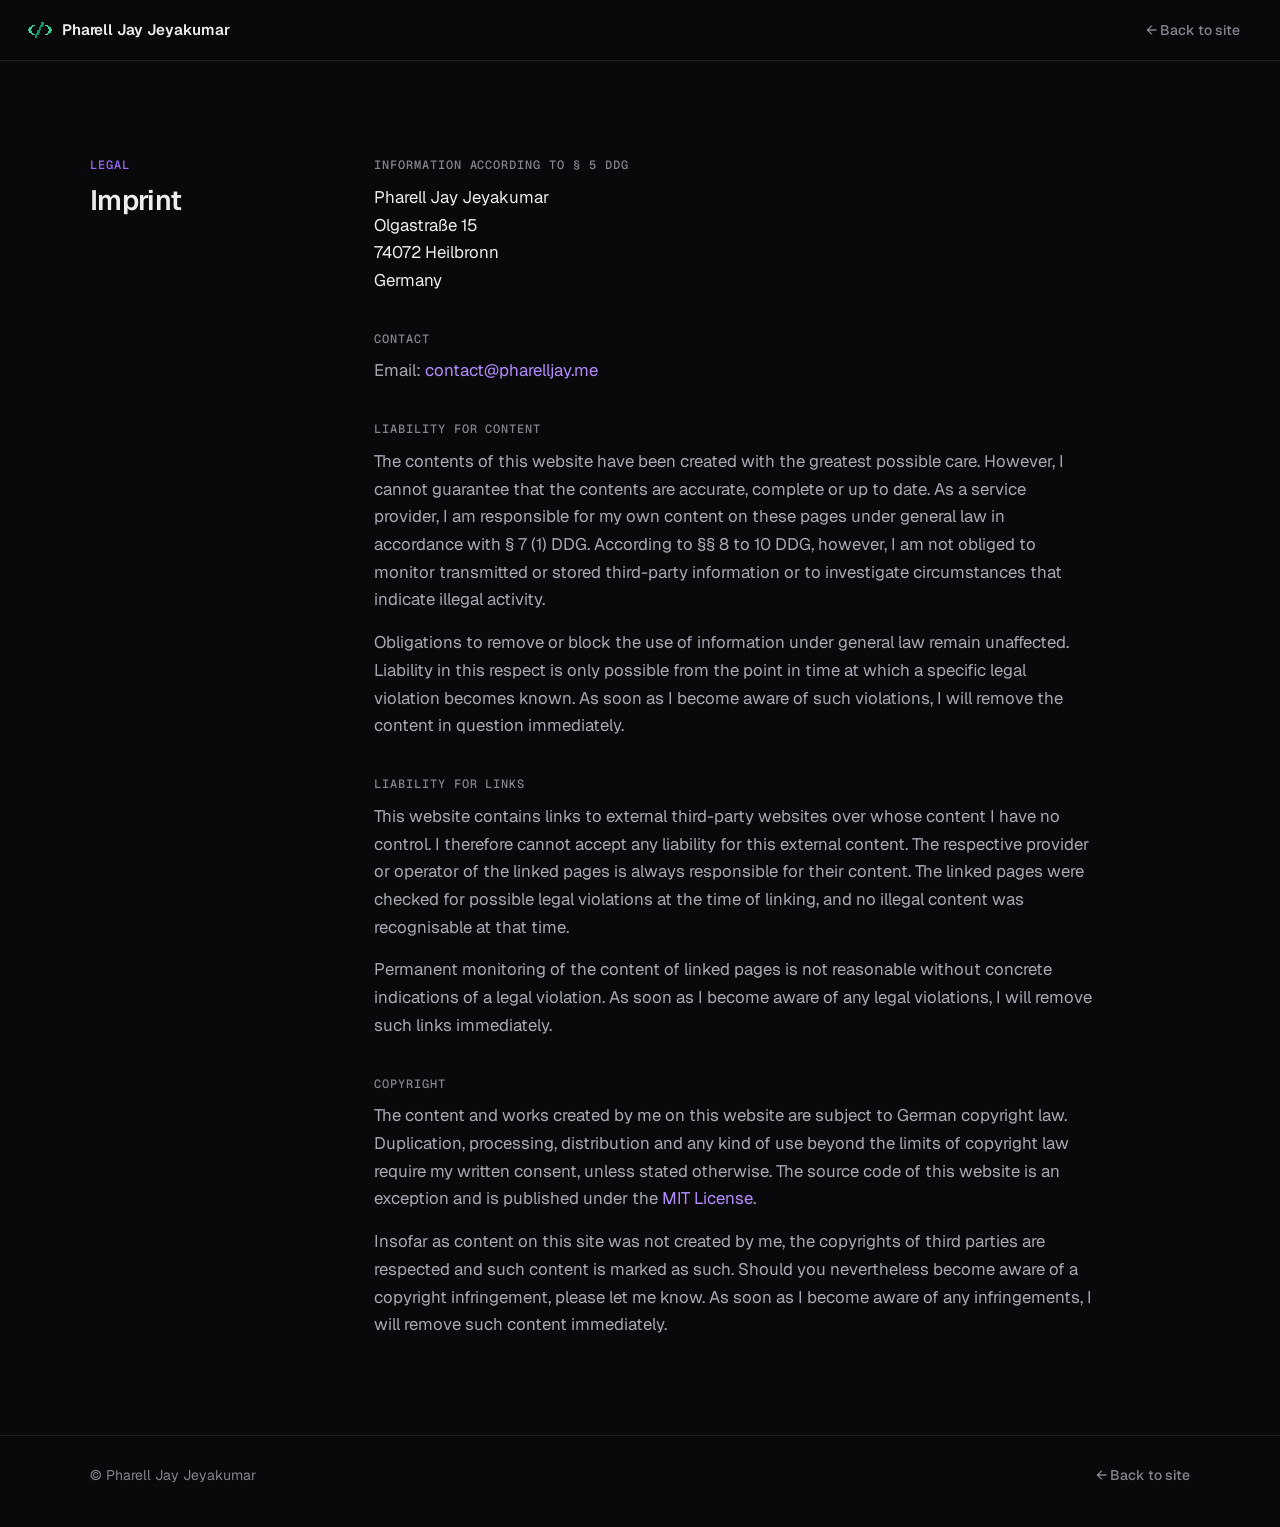
==== commit 850a47a6: "Minor changes to the website's look" ====
--- a/imprint.html
+++ b/imprint.html
@@ -7,15 +7,19 @@
   <meta name="description" content="Imprint (Impressum) of pharelljay.me.">
   <!-- Keeps this page (and the postal address on it) out of search results; it stays linked from every page -->
   <meta name="robots" content="noindex">
+  <link rel="icon" href="favicon.svg" type="image/svg+xml">
+  <link rel="icon" href="favicon.ico" sizes="48x48">
+  <link rel="apple-touch-icon" href="apple-touch-icon.png">
+  <meta name="theme-color" content="#09090b">
   <link rel="preconnect" href="https://fonts.googleapis.com">
   <link rel="preconnect" href="https://fonts.gstatic.com" crossorigin>
   <link href="https://fonts.googleapis.com/css2?family=Geist:wght@400;500;600&family=Geist+Mono:wght@400;500&display=swap" rel="stylesheet">
-  <link rel="stylesheet" href="styles.css?v=33">
+  <link rel="stylesheet" href="styles.css?v=41">
 </head>
 <body>
   <header class="topbar">
     <div class="topbar-inner">
-      <a href="./" class="brand"><span class="brand-mark" aria-hidden="true"></span><span class="brand-name">Pharell Jay Jeyakumar</span></a>
+      <a href="./" class="brand"><svg class="brand-mark" viewBox="0 0 18 12" shape-rendering="crispEdges" aria-hidden="true"><path class="bm-l" d="M3 2h1v1h-1zM4 2h1v1h-1zM2 3h1v1h-1zM3 3h1v1h-1zM1 4h1v1h-1zM2 4h1v1h-1zM0 5h1v1h-1zM1 5h1v1h-1zM0 6h1v1h-1zM1 6h1v1h-1zM1 7h1v1h-1zM2 7h1v1h-1zM2 8h1v1h-1zM3 8h1v1h-1zM3 9h1v1h-1zM4 9h1v1h-1z"/><path class="bm-s" d="M10 0h1v1h-1zM11 0h1v1h-1zM10 1h1v1h-1zM11 1h1v1h-1zM9 2h1v1h-1zM10 2h1v1h-1zM9 3h1v1h-1zM10 3h1v1h-1zM8 4h1v1h-1zM9 4h1v1h-1zM8 5h1v1h-1zM9 5h1v1h-1zM7 6h1v1h-1zM8 6h1v1h-1zM7 7h1v1h-1zM8 7h1v1h-1zM6 8h1v1h-1zM7 8h1v1h-1zM6 9h1v1h-1zM7 9h1v1h-1zM5 10h1v1h-1zM6 10h1v1h-1zM5 11h1v1h-1zM6 11h1v1h-1z"/><path class="bm-r" d="M13 2h1v1h-1zM14 2h1v1h-1zM14 3h1v1h-1zM15 3h1v1h-1zM15 4h1v1h-1zM16 4h1v1h-1zM16 5h1v1h-1zM17 5h1v1h-1zM16 6h1v1h-1zM17 6h1v1h-1zM15 7h1v1h-1zM16 7h1v1h-1zM14 8h1v1h-1zM15 8h1v1h-1zM13 9h1v1h-1zM14 9h1v1h-1z"/></svg><span class="brand-name">Pharell Jay Jeyakumar</span></a>
       <div class="topbar-end">
         <a href="./"><span aria-hidden="true">←</span> Back to site</a>
       </div>
--- a/styles.css
+++ b/styles.css
@@ -36,7 +36,8 @@
   font: 16px/1.6 var(--font);
   -webkit-font-smoothing: antialiased;
 }
-body.no-scroll { overflow: hidden; }
+/* open dialog: the page behind it doesn't scroll (on the html element too, which iOS Safari needs) */
+body.no-scroll, html:has(body.no-scroll) { overflow: hidden; }
 
 h1, h2, h3, p, dl, dd, ul { margin: 0; padding: 0; }
 ul { list-style: none; }
@@ -70,18 +71,13 @@
   display: inline-flex; align-items: center; gap: 10px;
   font: 600 .95rem/1 var(--font); letter-spacing: -0.01em; white-space: nowrap;
 }
-/* 2 × 2 pixel mark, a small echo of the cube companion */
-.brand-mark {
-  flex: none; width: 14px; height: 14px;
-  background:
-    linear-gradient(var(--accent), var(--accent)) 0 0 / 6px 6px,
-    linear-gradient(var(--accent-hover), var(--accent-hover)) 8px 0 / 6px 6px,
-    linear-gradient(#4c2f8f, #4c2f8f) 0 8px / 6px 6px,
-    linear-gradient(var(--accent), var(--accent)) 8px 8px / 6px 6px;
-  background-repeat: no-repeat;
-  transition: transform .3s cubic-bezier(.2, .9, .3, 1.2);
-}
-.brand:hover .brand-mark { transform: rotate(90deg); }
+/* pixel </> mark (same as the favicon and the cube companion's "code" shape) */
+.brand-mark { flex: none; width: 24px; height: 16px; overflow: visible; }
+.brand-mark .bm-l, .brand-mark .bm-r { fill: var(--xp); transition: transform .3s cubic-bezier(.2, .9, .3, 1.2); }
+.brand-mark .bm-s { fill: #059669; }
+/* hover: the brackets spread apart */
+.brand:hover .bm-l { transform: translateX(-1.5px); }
+.brand:hover .bm-r { transform: translateX(1.5px); }
 .topbar nav { grid-column: 2; }
 .topbar-socials, .topbar-end { grid-column: 3; justify-self: end; display: flex; gap: 6px; }
 .chip-sm { height: 32px; }
@@ -203,6 +199,7 @@
   background: var(--accent); color: var(--accent-ink); font-weight: 600;
 }
 .btn-primary:hover { border-color: transparent; background: var(--accent-hover); }
+.btn-sm { height: 32px; padding: 0 12px; font-size: .8125rem; }
 
 /* ---------- sections ---------- */
 .section { position: relative; border-bottom: 1px solid var(--line); }
@@ -215,6 +212,11 @@
 .section h2, .section-title {
   margin-top: 10px;
   font: 600 1.75rem/1.15 var(--font); letter-spacing: -0.025em;
+}
+/* Scientific work is short: extra room below it, so the cube companion has time to show the paper
+   before it moves on to the Stack section (only where the cube sits under the section titles) */
+@media (min-width: 1001px) {
+  #research .section-inner { min-height: 72vh; padding-bottom: 160px; }
 }
 .section-meta { margin-top: 8px; font: .8125rem/1.5 var(--mono); color: var(--muted); }
 .empty { color: var(--muted); }
@@ -249,7 +251,7 @@
 
 /* highlighted projects: tech as small pills under the description; the logos turn to their
    brand colors while the project is hovered */
-.tech-pills { display: flex; flex-wrap: wrap; gap: 8px; margin-top: 18px; }
+.tech-pills { position: relative; z-index: 2; display: flex; flex-wrap: wrap; gap: 8px; margin-top: 18px; } /* above the title link, so each logo has its own hover */
 .tech-pill {
   display: inline-flex; align-items: center; gap: 7px;
   height: 28px; padding: 0 11px 0 9px;
@@ -297,7 +299,7 @@
 .side-quests { margin-top: 12px; border-top: 1px solid var(--line); }
 .side-quest {
   position: relative;
-  display: grid; grid-template-columns: 200px 1fr; gap: 6px 28px;
+  display: grid; grid-template-columns: 200px 1fr auto; align-items: start; gap: 6px 28px;
   padding: 18px 16px; border-bottom: 1px solid var(--line);
   transition: background-color .2s;
 }
@@ -315,6 +317,8 @@
 .side-quest:hover h3::after { color: var(--accent-hover); transform: translate(2px, -2px); }
 .side-quest p { color: var(--text-2); font-size: .9rem; }
 .side-quest .tech-line { margin-top: 8px; }
+/* sits above the row-wide link so it opens the details instead of the repository */
+.side-details { position: relative; z-index: 2; align-self: center; }
 .tech-line { font: .75rem/1.5 var(--mono); color: var(--muted); }
 
 /* featured project: a panel with a faint accent glow in the corner */
@@ -327,6 +331,7 @@
   transition: border-color .2s;
 }
 .project.featured:hover { border-color: var(--line-strong); }
+.featured-pills { display: none; } /* phones only: the tech as pills under the description */
 .featured-main { display: flex; flex-direction: column; }
 .project.featured h3 { font-size: 1.75rem; }
 .featured-side { display: flex; flex-direction: column; align-items: flex-end; gap: 8px; text-align: right; }
@@ -344,32 +349,63 @@
 /* Buttons sit above the card-wide title link so they stay clickable on their own */
 .project-actions { position: relative; z-index: 2; display: flex; flex-wrap: wrap; gap: 8px; margin-top: 22px; }
 
-/* GitHub activity under the projects: stat row + contribution graph */
-.gh-head { display: flex; flex-wrap: wrap; justify-content: space-between; align-items: baseline; gap: 8px 16px; }
-.gh-link { font: .8rem/1.4 var(--mono); color: var(--muted); transition: color .15s; }
-.gh-link:hover { color: var(--accent-hover); }
-.gh-stats { display: grid; grid-template-columns: repeat(4, 1fr); gap: 16px 24px; margin-top: 22px; }
+/* GitHub profile card under the projects: avatar + name, stats, language bar; the whole card is a link */
+.gh-card {
+  display: block; padding: 24px 28px 26px;
+  background: radial-gradient(420px 200px at 100% 0%, rgb(var(--accent-rgb) / 0.07), transparent 70%), var(--surface);
+  border: 1px solid var(--line); border-radius: 12px;
+  transition: border-color .2s, background-color .2s;
+}
+.gh-card:hover { border-color: var(--line-strong); }
+.gh-id { display: flex; align-items: center; gap: 16px; }
+.gh-avatar-wrap { position: relative; flex: none; width: 56px; height: 56px; border-radius: 10px; background: var(--line); }
+.gh-avatar { display: block; width: 100%; height: 100%; border-radius: 10px; object-fit: cover; }
+/* small GitHub mark in the corner of the avatar */
+.gh-badge {
+  position: absolute; right: -6px; bottom: -6px;
+  display: grid; place-items: center; width: 24px; height: 24px;
+  border: 1px solid var(--line-strong); border-radius: 7px;
+  background: var(--bg); color: var(--text);
+}
+.gh-badge .icon, .gh-badge svg { display: block; width: 13px; height: 13px; }
+.gh-who { display: flex; flex-direction: column; gap: 3px; min-width: 0; }
+.gh-name { font: 600 1.125rem/1.25 var(--font); letter-spacing: -0.015em; transition: color .15s; }
+.gh-handle { font: .8rem/1.4 var(--mono); color: var(--muted); }
+.gh-card:hover .gh-name { color: var(--accent-hover); }
+.gh-cta {
+  display: inline-flex; align-items: center; gap: 8px; margin-left: auto; flex: none;
+  height: 34px; padding: 0 14px;
+  border: 1px solid var(--line-strong); border-radius: var(--radius);
+  font: 500 .8125rem/1 var(--font); color: var(--text-2);
+  transition: color .15s, border-color .15s, background-color .15s;
+}
+.gh-arrow { transition: transform .15s; }
+.gh-card:hover .gh-cta { color: var(--text); border-color: #43434c; background: var(--surface-hover); }
+.gh-card:hover .gh-arrow { transform: translate(2px, -2px); }
+
+.gh-stats {
+  display: grid; grid-template-columns: repeat(4, 1fr); gap: 16px 24px;
+  margin-top: 22px; padding-top: 20px; border-top: 1px solid var(--line);
+}
 .gh-stat dt { font: 500 .7rem/1.4 var(--mono); text-transform: uppercase; letter-spacing: .08em; color: var(--muted); }
-.gh-stat dd { margin-top: 6px; font: 600 1.625rem/1 var(--font); letter-spacing: -0.02em; color: var(--text); }
-.gh-stat-main dd { color: var(--xp); }
-.gh-graph {
-  margin-top: 22px; overflow-x: auto;
-  scrollbar-width: thin; scrollbar-color: var(--line-strong) transparent;
-}
-.gh-graph:empty { min-height: 110px; background: repeating-linear-gradient(90deg, var(--line) 0 11px, transparent 11px 14px); opacity: .35; }
-.gh-graph svg { display: block; width: 100%; min-width: 640px; height: auto; }
-.gh-month { font: 9px var(--mono); fill: var(--muted); }
-/* intensity levels: empty square → full purple */
-.gh-day { fill: var(--line); transition: stroke .1s; }
-.gh-card .lv1 { fill: rgb(var(--accent-rgb) / 0.3); background: rgb(var(--accent-rgb) / 0.3); }
-.gh-card .lv2 { fill: rgb(var(--accent-rgb) / 0.55); background: rgb(var(--accent-rgb) / 0.55); }
-.gh-card .lv3 { fill: rgb(var(--accent-rgb) / 0.8); background: rgb(var(--accent-rgb) / 0.8); }
-.gh-card .lv4 { fill: var(--accent-hover); background: var(--accent-hover); }
-.gh-day:hover { stroke: var(--text); stroke-width: 1.5; }
-.gh-foot { display: flex; flex-wrap: wrap; justify-content: space-between; align-items: center; gap: 10px 20px; margin-top: 14px; }
-.gh-readout { font: .8rem/1.5 var(--mono); color: var(--text-2); }
-.gh-legend { display: flex; align-items: center; gap: 4px; font: .7rem/1 var(--mono); color: var(--muted); }
-.gh-legend span { width: 11px; height: 11px; background: var(--line); }
+.gh-stat dd { margin-top: 6px; font: 600 1.375rem/1.1 var(--font); letter-spacing: -0.02em; color: var(--text); }
+.gh-stat:nth-child(2) dd { color: var(--xp); }
+/* loading: values fade in once the live data is there */
+.gh-card:not(.is-live) .gh-stat dd { color: var(--line-strong); }
+
+.gh-langs { margin-top: 22px; }
+/* language split as a row of square-cornered blocks with a 2px gap, in the pixel style of the page */
+.gh-bar { display: flex; gap: 2px; height: 8px; margin-top: 10px; }
+.gh-bar span { flex: 1 1 0; min-width: 4px; background: var(--lang); transform-origin: left; animation: gh-grow .7s cubic-bezier(.2, .8, .2, 1) backwards; }
+.gh-bar span:nth-child(2) { animation-delay: .06s; }
+.gh-bar span:nth-child(3) { animation-delay: .12s; }
+.gh-bar span:nth-child(4) { animation-delay: .18s; }
+.gh-bar span:nth-child(5) { animation-delay: .24s; }
+@keyframes gh-grow { from { transform: scaleX(0); } }
+.gh-legend { display: flex; flex-wrap: wrap; gap: 6px 20px; margin-top: 12px; font-size: .85rem; color: var(--text-2); }
+.gh-legend li { display: inline-flex; align-items: center; gap: 8px; }
+.gh-swatch { width: 8px; height: 8px; background: var(--lang); }
+.gh-pct { font: .75rem/1 var(--mono); color: var(--muted); }
 
 /* ---------- papers ---------- */
 .stack-list { display: grid; gap: 16px; }
@@ -416,13 +452,31 @@
 .about-link:hover { color: var(--text); }
 
 /* ---------- stack ---------- */
-/* open columns: group label with an underline, then a plain logo + name list */
-.loadout { display: grid; grid-template-columns: repeat(auto-fill, minmax(220px, 1fr)); gap: 44px 40px; }
-.stack-label { display: flex; align-items: center; gap: 10px; margin-bottom: 10px; } /* + .rule-head underline */
+/* one row per group: label on the left, the technologies as logo pills on the right, rows split by
+   hairlines (with the short accent segment used across the page) */
+.stack-row {
+  position: relative;
+  display: grid; grid-template-columns: 190px 1fr; gap: 14px 32px; align-items: start;
+  padding: 22px 0; border-top: 1px solid var(--line);
+}
+.stack-row:last-child { border-bottom: 1px solid var(--line); }
+.stack-row::before { content: ""; position: absolute; left: 0; top: -1px; width: 24px; height: 1px; background: var(--accent); }
+.stack-label { display: flex; align-items: center; gap: 10px; min-height: 36px; }
 .stack-group-icon { display: grid; place-items: center; color: var(--accent-hover); }
 .stack-group-icon svg { width: 16px; height: 16px; }
-.stack-label h3 { font: 600 .9rem/1.2 var(--font); }
-.stack-count { margin-left: auto; font: .75rem/1 var(--mono); color: var(--muted); }
+.stack-label h3 { font: 600 .95rem/1.3 var(--font); }
+.stack-pills { display: flex; flex-wrap: wrap; gap: 8px; }
+/* the project tech pill, a size up; logos always in their brand colors */
+.stack-pill {
+  height: 36px; padding: 0 14px 0 12px; gap: 9px; font-size: .875rem;
+  transition: border-color .15s, background-color .15s, color .15s;
+}
+.stack-pill .stack-logo { font-size: 1.05rem; color: var(--text-2); }
+.stack-pill .stack-logo svg { width: 16px; height: 16px; }
+.stack-pill .stack-logo i, .stack-pill .stack-logo .logo { color: var(--brand); }
+.stack-pill:hover { border-color: #43434c; background: var(--surface-hover); color: var(--text); }
+
+/* logo + name items, used for the tech in the project rows */
 .stack-item {
   display: flex; align-items: center; gap: 12px; padding: 6px 0;
   color: var(--text-2); font-size: .95rem; line-height: 1.3;
@@ -437,6 +491,39 @@
 .stack-item:hover { color: var(--text); transform: translateX(4px); }
 .stack-item:hover .stack-logo { color: var(--accent); }
 .stack-item:hover .stack-logo i, .stack-item:hover .stack-logo .logo { color: var(--brand); }
+/* hover (mouse only): the logo hops with a little squash, like a game sprite, and eight pixels
+   in its brand color burst out in a star and fade. The pixels are box-shadows of an invisible
+   2px square; scaling the square up pushes them apart. */
+.stack-logo { position: relative; }
+.stack-logo:not(.none)::after {
+  content: ""; position: absolute; left: 50%; top: 50%;
+  width: 2px; height: 2px; margin: -1px 0 0 -1px;
+  --px: var(--brand, var(--accent));
+  box-shadow:
+    -6px -6px 0 var(--px), 6px -6px 0 var(--px), -6px 6px 0 var(--px), 6px 6px 0 var(--px),
+    0 -8px 0 var(--px), 8px 0 0 var(--px), 0 8px 0 var(--px), -8px 0 0 var(--px);
+  opacity: 0; pointer-events: none;
+}
+@media (hover: hover) {
+  .stack-item:hover .stack-logo:not(.none), .tech-pill:hover .stack-logo:not(.none) {
+    animation: logo-hop .55s cubic-bezier(.3, .7, .4, 1);
+  }
+  .stack-item:hover .stack-logo:not(.none)::after, .tech-pill:hover .stack-logo:not(.none)::after {
+    animation: logo-burst .5s steps(5, end) .05s;
+  }
+}
+@keyframes logo-hop {
+  0%   { transform: none; }
+  25%  { transform: translateY(-5px) scale(1.15); }
+  50%  { transform: translateY(0) scale(1.18, .86); }
+  70%  { transform: translateY(-1.5px) scale(.96, 1.05); }
+  100% { transform: none; }
+}
+@keyframes logo-burst {
+  0%   { opacity: 1; transform: scale(.8); }
+  60%  { opacity: 1; }
+  100% { opacity: 0; transform: scale(2.4); }
+}
 
 /* ---------- education ---------- */
 /* timeline: round nodes on a vertical line */
@@ -468,6 +555,7 @@
   color: var(--accent-hover); background: rgb(var(--accent-rgb) / 0.12);
 }
 .edu-badge.done { color: var(--text-2); background: rgb(255 255 255 / 0.06); }
+.edu-grade { margin-left: auto; }
 .edu h3 { font: 600 1.25rem/1.25 var(--font); letter-spacing: -0.015em; }
 .edu-place { margin-top: 4px; color: var(--text-2); font-size: .95rem; }
 .edu-text { margin-top: 12px; color: var(--muted); font-size: .95rem; max-width: 640px; }
@@ -525,6 +613,39 @@
 .pdf-header p { font: 600 .95rem/1.3 var(--font); overflow: hidden; text-overflow: ellipsis; white-space: nowrap; }
 .pdf-actions { display: flex; gap: 8px; flex-shrink: 0; }
 .pdf-dialog iframe { flex: 1; width: 100%; border: 0; background: var(--bg); }
+
+/* ---------- project details dialog ---------- */
+.details-dialog {
+  width: min(720px, calc(100vw - 32px)); max-width: none; max-height: min(86vh, 860px);
+  padding: 0; border: 1px solid var(--line-strong); border-radius: 12px;
+  background: radial-gradient(520px 220px at 0% 0%, rgb(var(--accent-rgb) / 0.08), transparent 70%), var(--surface);
+  color: var(--text); overflow: hidden;
+}
+.details-dialog[open] { display: flex; flex-direction: column; animation: details-in .2s ease; }
+.details-dialog::backdrop { background: rgb(0 0 0 / 0.7); backdrop-filter: blur(4px); }
+@keyframes details-in { from { opacity: 0; transform: translateY(8px); } }
+@keyframes sheet-in { from { transform: translateY(100%); } }
+.details-header {
+  display: flex; justify-content: space-between; align-items: center; gap: 16px;
+  padding: 10px 12px 10px 24px; border-bottom: 1px solid var(--line);
+}
+.details-body {
+  overflow-y: auto; overscroll-behavior: contain; padding: 26px 24px 28px;
+  scrollbar-width: thin; scrollbar-color: var(--line-strong) transparent;
+}
+.details-body h2 { font: 600 1.625rem/1.2 var(--font); letter-spacing: -0.025em; }
+.details-text { margin-top: 12px; color: var(--text-2); font-size: .95rem; }
+.details-body h2 + .details-text { margin-top: 14px; }
+.details-block { margin-top: 28px; padding-top: 20px; border-top: 1px solid var(--line); }
+.details-block .tech-pills { margin-top: 14px; }
+.details-block .tech-pill .stack-logo i, .details-block .tech-pill .stack-logo .logo { color: var(--brand); }
+.details-highlights { display: grid; gap: 10px; margin-top: 14px; }
+.details-highlights li { position: relative; padding-left: 20px; color: var(--text-2); font-size: .925rem; line-height: 1.55; }
+/* square "pixel" bullet in the accent color */
+.details-highlights li::before {
+  content: ""; position: absolute; left: 2px; top: .62em; width: 6px; height: 6px; background: var(--accent);
+}
+.details-body .project-actions { margin-top: 28px; }
 
 /* ---------- cube companion ---------- */
 /* invisible spots that reserve room: right of the name in the hero, under each section title */
@@ -551,8 +672,12 @@
     rotate(var(--jr, 0deg)) scale(var(--s, 1)) scale(var(--js, 1));
   transition: transform .6s cubic-bezier(.2, .9, .3, 1.2) var(--d, 0ms);
 }
-/* hover: every cube shifts a bit (away from the middle) and settles back on mouse leave */
-.voxel.shift .vox { --jx: var(--rx); --jy: var(--ry); --jr: var(--rr); transition-duration: .35s; transition-delay: 0s; }
+/* hover: the figure blows apart into its cubes (they fly out spinning and shrink a little, each on
+   its own path) and snaps back together, cube by cube, on mouse leave */
+.voxel.burst .vox {
+  --jx: var(--hx); --jy: var(--hy); --jr: var(--hr); --js: var(--hs);
+  transition: transform .6s cubic-bezier(.1, .75, .25, 1) calc(var(--d, 0ms) * .25);
+}
 .voxel.scatter .vox {
   --jx: var(--ex); --jy: var(--ey); --jr: var(--er); --js: .35;
   transition: transform .3s cubic-bezier(.5, 0, .9, .6);
@@ -616,6 +741,14 @@
     transition: opacity .2s ease, transform .2s ease, visibility 0s .2s;
   }
   .menu-open nav { opacity: 1; visibility: visible; transform: none; transition: opacity .2s ease, transform .2s ease; }
+  .topbar nav { z-index: 1; }
+  /* dims the page under the open menu; a tap on it only closes the menu (script.js) */
+  .topbar::after {
+    content: ""; position: absolute; top: 100%; left: 0; right: 0; height: 100vh;
+    background: rgb(0 0 0 / 0.55);
+    opacity: 0; visibility: hidden; transition: opacity .2s ease, visibility 0s .2s;
+  }
+  .topbar.menu-open::after { opacity: 1; visibility: visible; transition: opacity .2s ease; }
   .topbar nav a { display: flex; align-items: center; gap: 14px; padding: 14px 12px; color: var(--text-2); }
   .topbar nav a::before {
     counter-increment: nav; content: counter(nav, decimal-leading-zero);
@@ -655,20 +788,51 @@
   }
   .featured-value { font-size: 2rem; }
   .side-quest { grid-template-columns: 1fr; padding: 16px 12px; }
+  .side-details { justify-self: start; margin-top: 6px; }
+  .side-quest p { font-size: .95rem; }
+  .tech-line { font-size: .8rem; }
+  /* featured: the tech leaves the header (it wrapped into a ragged list there) and shows as pills */
+  .project-head .project-tech { display: none; }
+  .featured-pills { display: flex; }
+
+  /* project details: a bottom sheet with a grab handle; dragging the header down closes it (script.js) */
+  .details-dialog {
+    width: 100%; max-width: 100%; margin: auto 0 0;
+    max-height: 92vh; max-height: 92dvh;
+    border-bottom: 0; border-radius: 16px 16px 0 0;
+    transition: transform .25s ease;
+  }
+  .details-dialog[open] { animation: sheet-in .3s cubic-bezier(.2, .8, .2, 1); }
+  .details-dialog.dragging { transition: none; }
+  .details-header { position: relative; padding: 20px 12px 10px 18px; touch-action: none; }
+  .details-header::before {
+    content: ""; position: absolute; top: 8px; left: 50%; width: 36px; height: 4px; margin-left: -18px;
+    border-radius: 2px; background: var(--line-strong);
+  }
+  .details-body { padding: 22px 18px calc(28px + env(safe-area-inset-bottom)); }
+  .details-body h2 { font-size: 1.4rem; }
+  .details-body .project-actions .btn { flex: 1; justify-content: center; }
+
+  /* stack: label above the pills */
+  .stack-row { grid-template-columns: 1fr; gap: 12px; padding: 20px 0; }
+  .stack-label { min-height: 0; }
   .other-toggle { padding: 14px; }
   .other-preview { display: none; }
 
-  /* GitHub activity */
-  .gh-head { flex-direction: column; gap: 6px; }
-  .gh-stats { grid-template-columns: repeat(2, 1fr); }
-  .gh-stat dd { font-size: 1.35rem; }
-  .gh-graph { margin-right: -20px; padding-right: 20px; }
+  /* GitHub card: the "View profile" button becomes just the arrow, stats in two columns */
+  .gh-card { padding: 20px 18px 22px; }
+  .gh-id { gap: 14px; }
+  .gh-avatar-wrap { width: 48px; height: 48px; }
+  .gh-name { font-size: 1.05rem; }
+  .gh-cta { width: 34px; padding: 0; justify-content: center; }
+  .gh-cta-text { display: none; }
+  .gh-stats { grid-template-columns: repeat(2, 1fr); gap: 18px 16px; }
+  .gh-stat dd { font-size: 1.25rem; }
 
   /* papers: buttons share the row */
   .paper h3 { font-size: 1.25rem; }
   .paper-actions .btn { flex: 1; justify-content: center; }
 
-  .loadout { grid-template-columns: repeat(2, minmax(0, 1fr)); gap: 32px 20px; }
   .edu { grid-template-columns: 36px 1fr; gap: 12px; }
   .edu-node { width: 30px; height: 30px; margin: 3px; }
   .edu-node svg { width: 14px; height: 14px; }
@@ -680,7 +844,8 @@
   .contact .chips li:first-child { flex: 1 1 100%; }
   .contact .chip[data-profile="email"] { width: 100%; justify-content: center; }
 
-  .footer-inner { flex-direction: column; align-items: flex-start; gap: 12px; padding-bottom: 32px; }
+  .footer-inner { flex-direction: column; align-items: flex-start; gap: 12px; padding-bottom: calc(32px + env(safe-area-inset-bottom)); }
+  .footer-links a { padding: 8px 0; } /* taller tap area */
 }
 
 /* very small phones: the name in the top bar would crowd the menu button */
@@ -695,8 +860,39 @@
   .stack-item:hover { transform: none; }
 }
 
+/* touch screens (no hover) */
+@media (hover: none) {
+  /* cards aren't one big link here (a tap while reading would open GitHub in a new tab):
+     the title is the link, marked with an arrow, plus the buttons */
+  .project h3 a::after { content: "↗"; position: static; margin-left: 6px; font-size: .75em; color: var(--muted); }
+  .side-quest h3 a::after { content: none; }
+  .paper.clickable { cursor: auto; }
+
+  /* hover effects would stick after a tap */
+  .project:hover h3, .paper.clickable:hover h3, .side-quest:hover h3 { color: inherit; }
+  .side-quest:hover h3::after { color: var(--muted); transform: none; }
+  .side-quest:hover { background: none; }
+  .side-quest:hover::before { transform: scaleY(0); }
+  .project.featured:hover { border-color: var(--line); }
+  .stack-item:hover { color: var(--text-2); }
+  .stack-item:hover .stack-logo { color: var(--muted); }
+  .brand:hover .bm-l, .brand:hover .bm-r { transform: none; }
+
+  /* without hover the logos would never light up, so they always show their brand colors */
+  .stack-logo i, .stack-logo .logo { color: var(--brand); }
+
+  /* visible feedback while pressing (the default tap flash is turned off) */
+  .btn, .chip, .other-toggle, .status-badge { transition: transform .1s, background-color .1s, border-color .1s; }
+  .btn:active, .chip:active, .other-toggle:active, a.status-badge:active { transform: scale(.97); background-color: var(--surface-hover); }
+  .btn-primary:active, .contact .chip[data-profile="email"]:active { background-color: var(--accent-hover); }
+  .project h3 a:active, .side-quest h3 a:active, .about-link:active { color: var(--accent-hover); }
+  .gh-card:hover { border-color: var(--line); }
+  .gh-card:hover .gh-name { color: inherit; }
+  .gh-card:active { border-color: var(--line-strong); background-color: var(--surface-hover); }
+}
+
 @media (prefers-reduced-motion: reduce) {
   html { scroll-behavior: auto; }
   * { transition: none !important; animation: none !important; }
-  .voxel.shift .vox { --jx: 0px; --jy: 0px; --jr: 0deg; }
-}
+  .voxel.burst .vox { --jx: 0px; --jy: 0px; --jr: 0deg; --js: 1; }
+}
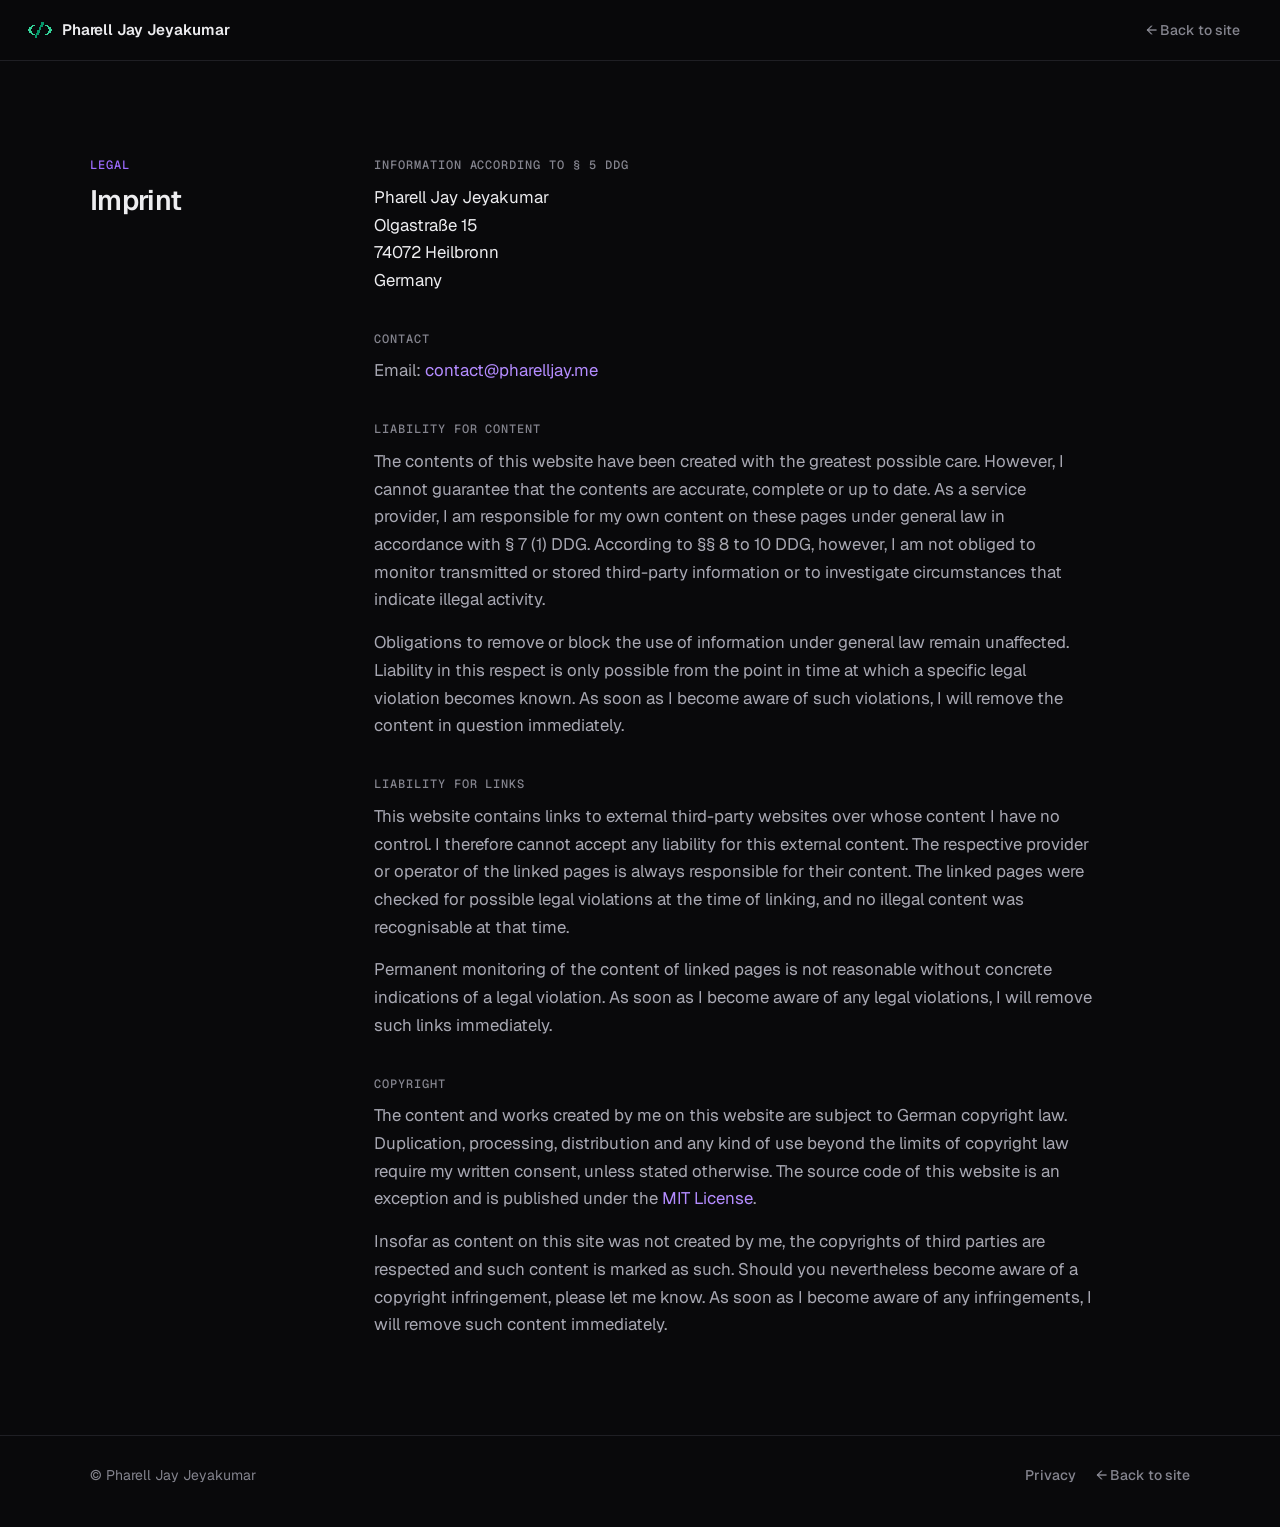
==== commit d02427c3: "Add privacy policy New privacy.html covering hosting, Google Fonts, jsDelivr, the GitHub profile car" ====
--- a/imprint.html
+++ b/imprint.html
@@ -62,6 +62,7 @@
     <div class="wrap footer-inner">
       <p>© Pharell Jay Jeyakumar</p>
       <div class="footer-links">
+        <a href="privacy.html">Privacy</a>
         <a href="./"><span aria-hidden="true">←</span> Back to site</a>
       </div>
     </div>
